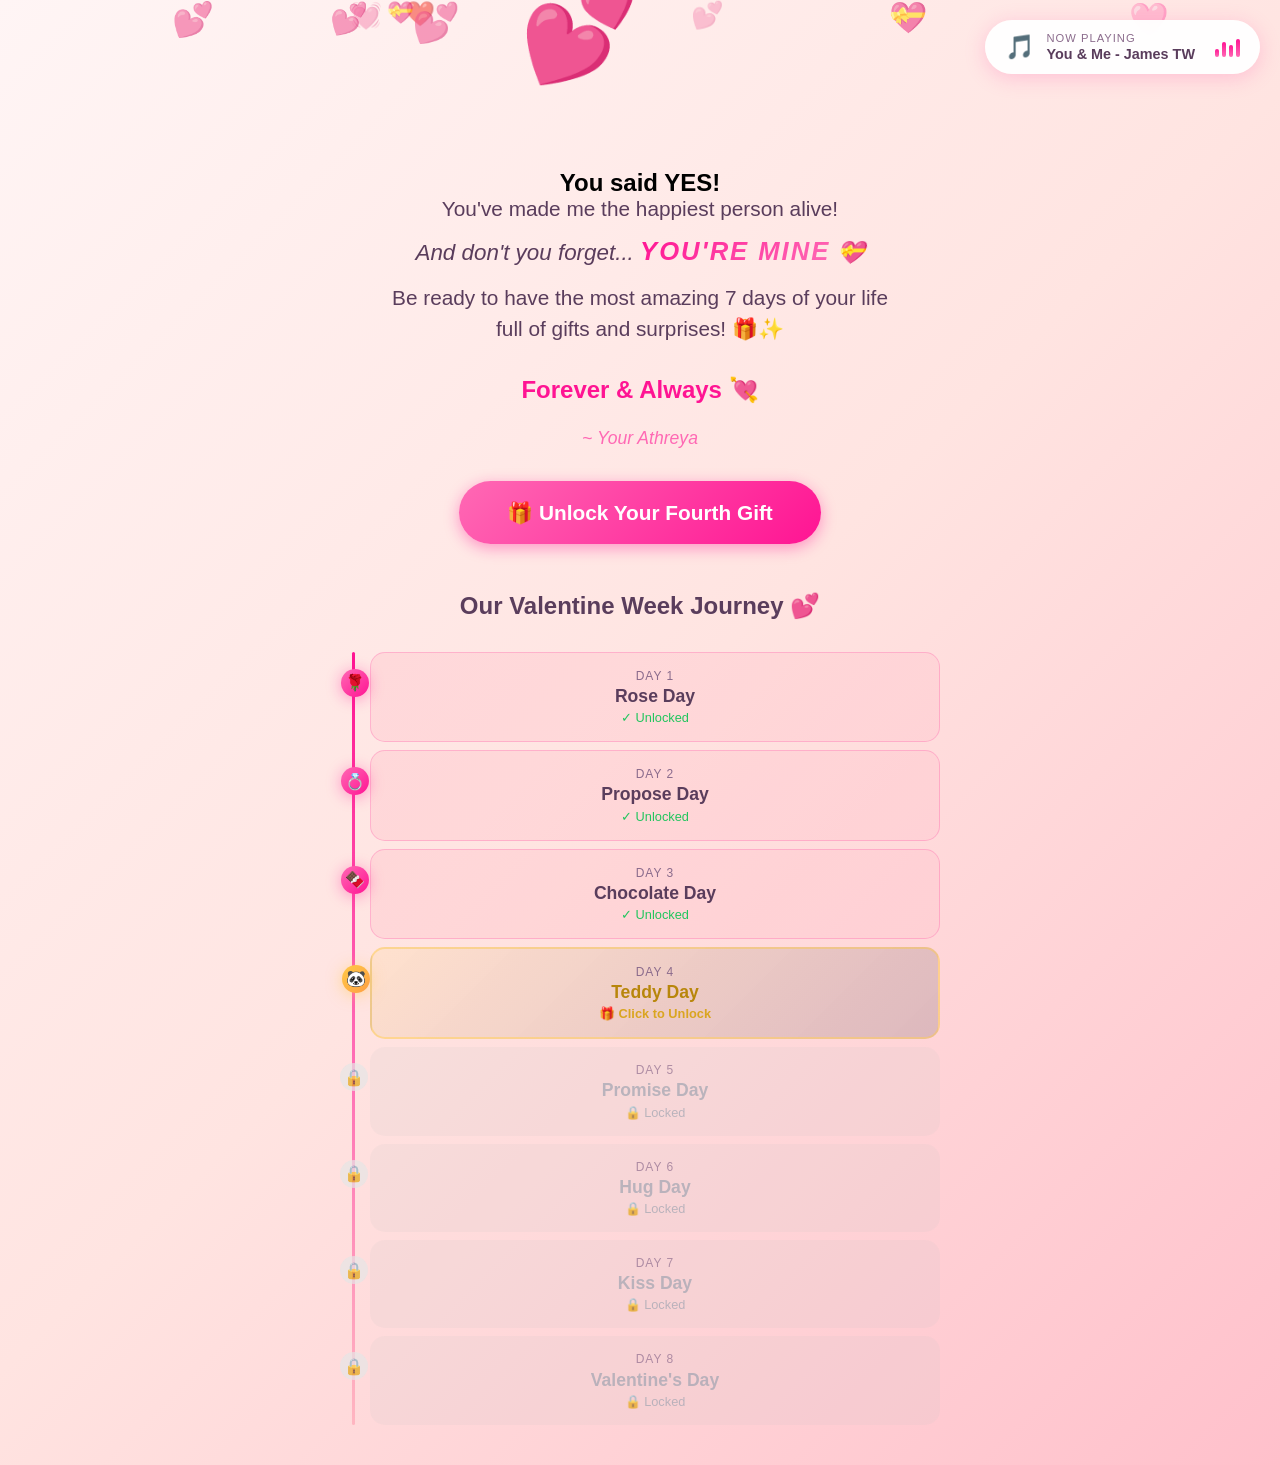
==== index.html @ 1ef3c5b7 "added teddy day" ====
<!DOCTYPE html>
<html lang="en">
  <head>
    <meta charset="UTF-8" />
    <meta name="viewport" content="width=device-width, initial-scale=1.0" />
    <title>You Said YES! 💕</title>
    <link rel="stylesheet" href="styles.css" />
  </head>
  <body>
    <!-- Floating hearts background container -->
    <div class="hearts-container" id="heartsContainer"></div>

    <!-- Music Player Widget -->
    <div class="music-player" id="musicPlayer">
      <div class="music-icon">🎵</div>
      <div class="music-info">
        <span class="music-label">Now Playing</span>
        <span class="music-title">You & Me - James TW</span>
      </div>
      <div class="music-visualizer">
        <span></span>
        <span></span>
        <span></span>
        <span></span>
      </div>
    </div>

    <!-- YouTube Audio Embed (Hidden) -->
    <div class="audio-container" id="audioContainer">
      <iframe
        id="youtubePlayer"
        width="0"
        height="0"
        src="https://www.youtube.com/embed/OTOmQmOFeVo?autoplay=1&loop=1&playlist=OTOmQmOFeVo"
        title="You & Me - James TW"
        frameborder="0"
        allow="
          accelerometer;
          autoplay;
          clipboard-write;
          encrypted-media;
          gyroscope;
          picture-in-picture;
          web-share;
        "
        allowfullscreen
      ></iframe>
    </div>

    <!-- Main content wrapper - Landing Page (Success Message) -->
    <main class="proposal-container" id="mainContainer">
      <div class="success-heart">💕</div>
      <h2>You said YES!</h2>
      <p class="success-text">You've made me the happiest person alive!</p>
      <p class="mine-text">
        And don't you forget...
        <span class="highlight">You're MINE</span>
        💝
      </p>
      <p class="surprise-text">
        Be ready to have the most amazing 7 days of your life full of gifts and
        surprises! 🎁✨
      </p>
      <p class="love-note">Forever & Always 💘</p>
      <p class="signature">~ Your Athreya</p>

      <!-- Unlock Gift Button -->
      <button class="btn btn-gift" id="unlockGiftBtn">
        🎁 Unlock Your Fourth Gift
      </button>

      <!-- Timeline Section -->
      <div class="timeline-section">
        <h3 class="timeline-title">Our Valentine Week Journey 💕</h3>
        <div class="timeline">
          <!-- Rose Day (Completed) -->
          <a href="roseday.html" class="timeline-item completed">
            <div class="timeline-marker">🌹</div>
            <div class="timeline-content">
              <span class="day-number">Day 1</span>
              <span class="day-name">Rose Day</span>
              <span class="day-status">✓ Unlocked</span>
            </div>
          </a>

          <!-- Propose Day (Completed) -->
          <a href="proposeday.html" class="timeline-item completed">
            <div class="timeline-marker">💍</div>
            <div class="timeline-content">
              <span class="day-number">Day 2</span>
              <span class="day-name">Propose Day</span>
              <span class="day-status">✓ Unlocked</span>
            </div>
          </a>

          <!-- Chocolate Day (Completed) -->
          <a href="chocolateday.html" class="timeline-item completed">
            <div class="timeline-marker">🍫</div>
            <div class="timeline-content">
              <span class="day-number">Day 3</span>
              <span class="day-name">Chocolate Day</span>
              <span class="day-status">✓ Unlocked</span>
            </div>
          </a>

          <!-- Teddy Day (Current) -->
          <a href="teddyday.html" class="timeline-item current">
            <div class="timeline-marker">🐼</div>
            <div class="timeline-content">
              <span class="day-number">Day 4</span>
              <span class="day-name">Teddy Day</span>
              <span class="day-status">🎁 Click to Unlock</span>
            </div>
          </a>

          <div class="timeline-item locked">
            <div class="timeline-marker">🔒</div>
            <div class="timeline-content">
              <span class="day-number">Day 5</span>
              <span class="day-name">Promise Day</span>
              <span class="day-status">🔒 Locked</span>
            </div>
          </div>

          <div class="timeline-item locked">
            <div class="timeline-marker">🔒</div>
            <div class="timeline-content">
              <span class="day-number">Day 6</span>
              <span class="day-name">Hug Day</span>
              <span class="day-status">🔒 Locked</span>
            </div>
          </div>

          <div class="timeline-item locked">
            <div class="timeline-marker">🔒</div>
            <div class="timeline-content">
              <span class="day-number">Day 7</span>
              <span class="day-name">Kiss Day</span>
              <span class="day-status">🔒 Locked</span>
            </div>
          </div>

          <div class="timeline-item locked">
            <div class="timeline-marker">🔒</div>
            <div class="timeline-content">
              <span class="day-number">Day 8</span>
              <span class="day-name">Valentine's Day</span>
              <span class="day-status">🔒 Locked</span>
            </div>
          </div>
        </div>
      </div>
    </main>

    <!-- Confetti container for celebration effect -->
    <div class="confetti-container" id="confettiContainer"></div>

    <script src="script.js"></script>
  </body>
</html>
---- styles.css ----
/* ============================================
   VALENTINE PROPOSAL - STYLESHEET
   Soft pastel romantic theme
   ============================================ */

/* CSS Variables for consistent theming */
:root {
    /* Pastel color palette */
    --primary-pink: #ffb6c1;
    --soft-pink: #ffc0cb;
    --light-pink: #ffe4e1;
    --rose-pink: #ff69b4;
    --deep-rose: #ff1493;
    --cream: #fff5f5;
    --white: #ffffff;
    --text-dark: #5a3d5c;
    --text-light: #8b6b8c;
    
    /* Animation timings */
    --fade-duration: 1s;
    --float-duration: 8s;
    --bounce-duration: 0.6s;
}

/* Reset and base styles */
* {
    margin: 0;
    padding: 0;
    box-sizing: border-box;
}

/* Body styling with gradient background */
body {
    font-family: 'Segoe UI', Tahoma, Geneva, Verdana, sans-serif;
    min-height: 100vh;
    background: linear-gradient(
        135deg,
        var(--cream) 0%,
        var(--light-pink) 50%,
        var(--soft-pink) 100%
    );
    overflow-x: hidden;
    position: relative;
}

/* ============================================
   MUSIC PLAYER WIDGET
   ============================================ */

/* Music player container */
.music-player {
    position: fixed;
    top: 20px;
    right: 20px;
    background: rgba(255, 255, 255, 0.95);
    padding: 12px 20px;
    border-radius: 50px;
    box-shadow: 0 4px 20px rgba(255, 105, 180, 0.3);
    display: flex;
    align-items: center;
    gap: 12px;
    z-index: 1000;
    animation: slideInRight 0.8s ease forwards;
    backdrop-filter: blur(10px);
}

/* Slide in animation */
@keyframes slideInRight {
    from {
        transform: translateX(200px);
        opacity: 0;
    }
    to {
        transform: translateX(0);
        opacity: 1;
    }
}

/* Music icon */
.music-icon {
    font-size: 1.5rem;
    animation: bounce 1s ease-in-out infinite;
}

/* Bounce animation for music icon */
@keyframes bounce {
    0%, 100% {
        transform: translateY(0);
    }
    50% {
        transform: translateY(-5px);
    }
}

/* Music info container */
.music-info {
    display: flex;
    flex-direction: column;
    gap: 2px;
}

/* "Now Playing" label */
.music-label {
    font-size: 0.7rem;
    color: var(--text-light);
    text-transform: uppercase;
    letter-spacing: 1px;
}

/* Song title */
.music-title {
    font-size: 0.9rem;
    color: var(--text-dark);
    font-weight: 600;
    white-space: nowrap;
}

/* Music visualizer bars */
.music-visualizer {
    display: flex;
    align-items: flex-end;
    gap: 3px;
    height: 20px;
    margin-left: 8px;
}

/* Visualizer bars */
.music-visualizer span {
    width: 4px;
    background: linear-gradient(to top, var(--rose-pink), var(--deep-rose));
    border-radius: 2px;
    animation: visualizer 1s ease-in-out infinite;
}

/* Staggered animation delays for visualizer bars */
.music-visualizer span:nth-child(1) {
    height: 8px;
    animation-delay: 0s;
}

.music-visualizer span:nth-child(2) {
    height: 15px;
    animation-delay: 0.2s;
}

.music-visualizer span:nth-child(3) {
    height: 12px;
    animation-delay: 0.4s;
}

.music-visualizer span:nth-child(4) {
    height: 18px;
    animation-delay: 0.1s;
}

/* Visualizer animation */
@keyframes visualizer {
    0%, 100% {
        transform: scaleY(0.5);
    }
    50% {
        transform: scaleY(1);
    }
}

/* Hidden audio container */
.audio-container {
    position: absolute;
    width: 0;
    height: 0;
    overflow: hidden;
    visibility: hidden;
}

/* Mobile responsive music player */
@media (max-width: 768px) {
    .music-player {
        top: 10px;
        right: 10px;
        padding: 10px 15px;
        gap: 8px;
    }
    
    .music-icon {
        font-size: 1.2rem;
    }
    
    .music-title {
        font-size: 0.8rem;
    }
    
    .music-label {
        font-size: 0.6rem;
    }
    
    .music-visualizer {
        display: none;
    }
}

/* ============================================
   FLOATING HEARTS BACKGROUND
   ============================================ */

/* Container for floating hearts */
.hearts-container {
    position: fixed;
    top: 0;
    left: 0;
    width: 100%;
    height: 100%;
    pointer-events: none;
    overflow: hidden;
    z-index: 0;
}

/* Individual floating heart styling */
.floating-heart {
    position: absolute;
    font-size: 1.5rem;
    opacity: 0.6;
    animation: floatUp var(--float-duration) linear infinite;
    user-select: none;
}

/* Float up animation for hearts */
@keyframes floatUp {
    0% {
        transform: translateY(100vh) rotate(0deg);
        opacity: 0;
    }
    10% {
        opacity: 0.6;
    }
    90% {
        opacity: 0.6;
    }
    100% {
        transform: translateY(-100vh) rotate(360deg);
        opacity: 0;
    }
}

/* ============================================
   MAIN PROPOSAL CONTAINER
   ============================================ */

/* Centered proposal card */
.proposal-container {
    position: relative;
    z-index: 1;
    min-height: 100vh;
    display: flex;
    flex-direction: column;
    justify-content: center;
    align-items: center;
    text-align: center;
    padding: 2rem;
}

/* Decorative top heart */
.top-heart {
    font-size: 4rem;
    margin-bottom: 1.5rem;
    animation: pulse 2s ease-in-out infinite;
}

/* Pulse animation for decorative elements */
@keyframes pulse {
    0%, 100% {
        transform: scale(1);
    }
    50% {
        transform: scale(1.1);
    }
}

/* ============================================
   TYPOGRAPHY & TEXT ANIMATIONS
   ============================================ */

/* Main question text */
.question-text {
    font-size: 3rem;
    color: var(--text-dark);
    font-weight: 700;
    line-height: 1.3;
    margin-bottom: 1rem;
    text-shadow: 2px 2px 4px rgba(255, 182, 193, 0.3);
}

/* Highlighted "Valentine" text */
.valentine-text {
    display: block;
    font-size: 4rem;
    background: linear-gradient(135deg, var(--rose-pink), var(--deep-rose));
    -webkit-background-clip: text;
    -webkit-text-fill-color: transparent;
    background-clip: text;
    margin-top: 0.5rem;
}

/* Subtitle text */
.subtitle {
    font-size: 1.3rem;
    color: var(--text-light);
    margin-bottom: 3rem;
    font-style: italic;
}

/* ============================================
   FADE-IN ANIMATIONS
   ============================================ */

/* Base fade-in class */
.fade-in {
    opacity: 0;
    transform: translateY(30px);
    animation: fadeInUp var(--fade-duration) ease forwards;
}

/* Staggered animation delays */
.fade-in.delay-1 {
    animation-delay: 0.5s;
}

.fade-in.delay-2 {
    animation-delay: 1s;
}

/* Fade in and move up animation */
@keyframes fadeInUp {
    to {
        opacity: 1;
        transform: translateY(0);
    }
}

/* ============================================
   BUTTON STYLES
   ============================================ */

/* Button container */
.button-container {
    display: flex;
    gap: 2rem;
    flex-wrap: wrap;
    justify-content: center;
}

/* Base button styling */
.btn {
    padding: 1rem 2.5rem;
    font-size: 1.2rem;
    font-weight: 600;
    border: none;
    border-radius: 50px;
    cursor: pointer;
    transition: all 0.3s ease;
    position: relative;
    overflow: hidden;
}

/* Gift button - primary action */
.btn-gift {
    background: linear-gradient(135deg, var(--rose-pink), var(--deep-rose));
    color: var(--white);
    box-shadow: 0 4px 15px rgba(255, 20, 147, 0.4);
    margin-top: 2rem;
    font-size: 1.3rem;
    padding: 1.2rem 3rem;
    animation: pulse 2s ease-in-out infinite, fadeInUp 1s ease forwards;
    animation-delay: 0s, 1.5s;
    opacity: 0;
}

/* Gift button hover effect */
.btn-gift:hover {
    transform: translateY(-3px) scale(1.05);
    box-shadow: 0 8px 25px rgba(255, 20, 147, 0.5);
}

/* Gift button click effect */
.btn-gift:active {
    transform: translateY(0) scale(1);
}

/* No button - playful secondary action */
.btn-no {
    background: var(--white);
    color: var(--text-light);
    border: 2px solid var(--primary-pink);
    position: relative;
    transition: all 0.2s ease;
}

/* No button hover - moves away playfully */
.btn-no:hover {
    background: var(--light-pink);
}

/* ============================================
   SUCCESS MESSAGE
   ============================================ */

/* Hidden by default */
.success-message {
    display: none;
    position: fixed;
    top: 0;
    left: 0;
    width: 100%;
    height: 100%;
    background: linear-gradient(135deg, var(--cream) 0%, var(--light-pink) 50%, var(--soft-pink) 100%);
    flex-direction: column;
    align-items: center;
    justify-content: center;
    text-align: center;
    z-index: 100;
    padding: 2rem;
}

/* Show success message */
.success-message.show {
    display: flex;
}

/* Pop in animation */
@keyframes popIn {
    0% {
        transform: translate(-50%, -50%) scale(0);
        opacity: 0;
    }
    80% {
        transform: translate(-50%, -50%) scale(1.1);
    }
    100% {
        transform: translate(-50%, -50%) scale(1);
        opacity: 1;
    }
}

/* Success heart animation */
.success-heart {
    font-size: 6rem;
    animation: heartbeat 1s ease-in-out infinite, popIn 0.6s ease forwards;
    margin-bottom: 1.5rem;
}

/* Success message content wrapper */
.success-message h2,
.success-message p {
    animation: fadeInUp 0.8s ease forwards;
    opacity: 0;
}

.success-message h2 {
    animation-delay: 0.3s;
}

.success-message .success-text {
    animation-delay: 0.6s;
}

.success-message .mine-text {
    animation-delay: 0.9s;
}

.success-message .love-note {
    animation-delay: 1.2s;
}

/* Surprise text styling */
.surprise-text {
    font-size: 1.3rem;
    color: var(--text-dark);
    margin-bottom: 1rem;
    max-width: 500px;
    line-height: 1.5;
    animation: fadeInUp 0.8s ease forwards;
    animation-delay: 1.5s;
    opacity: 0;
}

/* Signature styling */
.signature {
    font-size: 1.1rem;
    color: var(--rose-pink);
    font-style: italic;
    margin-top: 1.5rem;
    font-weight: 500;
    animation: fadeInUp 0.8s ease forwards;
    animation-delay: 1.8s;
    opacity: 0;
}

/* Heartbeat animation */
@keyframes heartbeat {
    0%, 100% {
        transform: scale(1);
    }
    25% {
        transform: scale(1.1);
    }
    50% {
        transform: scale(1);
    }
    75% {
        transform: scale(1.15);
    }
}

/* Success message heading */
.success-message h2 {
    font-size: 2.5rem;
    color: var(--deep-rose);
    margin-bottom: 1rem;
}

/* Success message paragraphs */
.success-message p {
    font-size: 1.2rem;
    color: var(--text-dark);
    margin-bottom: 0.5rem;
}

/* Success text styling */
.success-text {
    font-size: 1.3rem;
    color: var(--text-dark);
    margin-bottom: 1rem;
}

/* "You're MINE" text styling */
.mine-text {
    font-size: 1.4rem;
    color: var(--text-dark);
    margin-bottom: 1rem;
    font-style: italic;
}

/* Highlighted "MINE" text */
.mine-text .highlight {
    display: inline-block;
    background: linear-gradient(135deg, var(--deep-rose), var(--rose-pink));
    -webkit-background-clip: text;
    -webkit-text-fill-color: transparent;
    background-clip: text;
    font-weight: 700;
    font-size: 1.6rem;
    text-transform: uppercase;
    letter-spacing: 2px;
    animation: pulseText 1.5s ease-in-out infinite;
}

/* Pulsing animation for "MINE" text */
@keyframes pulseText {
    0%, 100% {
        transform: scale(1);
    }
    50% {
        transform: scale(1.1);
    }
}

/* Love note styling */
.love-note {
    font-size: 1.5rem !important;
    color: var(--deep-rose) !important;
    font-weight: 600;
    margin-top: 1rem;
}

/* ============================================
   CONFETTI ANIMATION
   ============================================ */

/* Confetti container */
.confetti-container {
    position: fixed;
    top: 0;
    left: 0;
    width: 100%;
    height: 100%;
    pointer-events: none;
    z-index: 50;
    overflow: hidden;
}

/* Individual confetti piece */
.confetti {
    position: absolute;
    font-size: 1.5rem;
    animation: confettiFall 3s ease-out forwards;
}

/* Confetti fall animation */
@keyframes confettiFall {
    0% {
        transform: translateY(-100px) rotate(0deg);
        opacity: 1;
    }
    100% {
        transform: translateY(100vh) rotate(720deg);
        opacity: 0;
    }
}

/* ============================================
   MOBILE RESPONSIVENESS
   ============================================ */

/* Tablet and smaller screens */
@media (max-width: 768px) {
    .question-text {
        font-size: 2.2rem;
    }
    
    .valentine-text {
        font-size: 2.8rem;
    }
    
    .subtitle {
        font-size: 1.1rem;
    }
    
    .btn {
        padding: 0.9rem 2rem;
        font-size: 1.1rem;
    }
    
    .button-container {
        gap: 1.5rem;
    }
    
    .top-heart {
        font-size: 3rem;
    }
    
    .success-message {
        padding: 2rem 1.5rem;
        margin: 0;
        width: 100%;
        border-radius: 0;
    }
    
    .success-message h2 {
        font-size: 1.8rem;
        margin-bottom: 1rem;
    }
    
    .success-message .success-heart {
        font-size: 4rem;
        margin-bottom: 1rem;
    }
    
    .success-message .success-text {
        font-size: 1.1rem;
        margin-bottom: 0.8rem;
        line-height: 1.4;
    }
    
    .success-message .mine-text {
        font-size: 1.2rem;
        margin-bottom: 0.8rem;
        line-height: 1.4;
    }
    
    .success-message .mine-text .highlight {
        font-size: 1.4rem;
    }
    
    .success-message .surprise-text {
        font-size: 1rem;
        max-width: 100%;
        padding: 0 0.5rem;
        margin-bottom: 0.8rem;
        line-height: 1.5;
    }
    
    .success-message .love-note {
        font-size: 1.2rem !important;
        margin-top: 0.8rem;
        margin-bottom: 0.5rem;
    }
    
    .success-message .signature {
        font-size: 1rem;
        margin-top: 1rem;
    }
}

/* Small mobile screens */
@media (max-width: 480px) {
    .question-text {
        font-size: 1.8rem;
    }
    
    .valentine-text {
        font-size: 2.2rem;
    }
    
    .subtitle {
        font-size: 1rem;
        margin-bottom: 2rem;
    }
    
    .btn {
        padding: 0.8rem 1.8rem;
        font-size: 1rem;
        width: 100%;
        max-width: 200px;
    }
    
    .button-container {
        flex-direction: column;
        align-items: center;
        gap: 1rem;
    }
    
    .top-heart {
        font-size: 2.5rem;
    }
    
    .proposal-container {
        padding: 1.5rem;
    }
    
    .success-message {
        padding: 1.5rem 1rem;
    }
    
    .success-message h2 {
        font-size: 1.6rem;
    }
    
    .success-message .success-heart {
        font-size: 3.5rem;
    }
    
    .success-message .success-text {
        font-size: 1rem;
    }
    
    .success-message .mine-text {
        font-size: 1.1rem;
    }
    
    .success-message .mine-text .highlight {
        font-size: 1.3rem;
    }
    
    .success-message .surprise-text {
        font-size: 0.95rem;
        line-height: 1.6;
    }
    
    .success-message .love-note {
        font-size: 1.1rem !important;
    }
    
    .success-message .signature {
        font-size: 0.95rem;
    }
}

/* Extra small screens */
@media (max-width: 320px) {
    .question-text {
        font-size: 1.5rem;
    }
    
    .valentine-text {
        font-size: 1.8rem;
    }
    
    .subtitle {
        font-size: 0.9rem;
    }
}

/* ============================================
   ACCESSIBILITY
   ============================================ */

/* Respect reduced motion preferences */
@media (prefers-reduced-motion: reduce) {
    *,
    *::before,
    *::after {
        animation-duration: 0.01ms !important;
        animation-iteration-count: 1 !important;
        transition-duration: 0.01ms !important;
    }
    
    .floating-heart {
        display: none;
    }
}

/* Focus styles for keyboard navigation */
.btn:focus-visible {
    outline: 3px solid var(--deep-rose);
    outline-offset: 3px;
}

/* ============================================
   TIMELINE SECTION STYLES
   ============================================ */

/* Timeline Section Container */
.timeline-section {
    width: 100%;
    max-width: 600px;
    margin-top: 3rem;
    animation: fadeInUp 1s ease forwards;
    animation-delay: 2s;
    opacity: 0;
}

.timeline-title {
    text-align: center;
    font-size: 1.5rem;
    color: var(--text-dark);
    margin-bottom: 2rem;
    font-weight: 600;
}

/* Timeline Container */
.timeline {
    position: relative;
    padding-left: 30px;
}

/* Timeline vertical line */
.timeline::before {
    content: '';
    position: absolute;
    left: 12px;
    top: 0;
    bottom: 0;
    width: 3px;
    background: linear-gradient(to bottom, var(--deep-rose), var(--rose-pink), var(--primary-pink));
    border-radius: 3px;
}

/* Timeline Item */
.timeline-item {
    position: relative;
    display: flex;
    align-items: flex-start;
    gap: 1rem;
    padding: 1rem;
    margin-bottom: 0.5rem;
    background: rgba(255, 255, 255, 0.8);
    border-radius: 15px;
    text-decoration: none;
    transition: all 0.3s ease;
    backdrop-filter: blur(10px);
}

/* Timeline Marker */
.timeline-marker {
    position: absolute;
    left: -30px;
    width: 28px;
    height: 28px;
    background: var(--white);
    border-radius: 50%;
    display: flex;
    align-items: center;
    justify-content: center;
    font-size: 1rem;
    box-shadow: 0 2px 10px rgba(255, 20, 147, 0.3);
    z-index: 1;
}

/* Timeline Content */
.timeline-content {
    display: flex;
    flex-direction: column;
    gap: 0.2rem;
    flex: 1;
}

.day-number {
    font-size: 0.75rem;
    color: var(--text-light);
    font-weight: 500;
    text-transform: uppercase;
    letter-spacing: 1px;
}

.day-name {
    font-size: 1.1rem;
    color: var(--text-dark);
    font-weight: 600;
}

.day-status {
    font-size: 0.8rem;
    color: var(--rose-pink);
    font-weight: 500;
}

/* Completed Timeline Item */
.timeline-item.completed {
    background: linear-gradient(135deg, rgba(255, 182, 193, 0.3), rgba(255, 192, 203, 0.3));
    border: 1px solid rgba(255, 20, 147, 0.2);
}

.timeline-item.completed:hover {
    transform: translateX(5px);
    box-shadow: 0 4px 15px rgba(255, 20, 147, 0.2);
    background: linear-gradient(135deg, rgba(255, 182, 193, 0.5), rgba(255, 192, 203, 0.5));
}

.timeline-item.completed .timeline-marker {
    background: linear-gradient(135deg, var(--rose-pink), var(--deep-rose));
    box-shadow: 0 2px 15px rgba(255, 20, 147, 0.4);
}

.timeline-item.completed .day-status {
    color: #22c55e;
}

/* Current Timeline Item - Teddy Day Theme */
.timeline-item.current {
    background: linear-gradient(135deg, rgba(255, 201, 71, 0.12), rgba(26, 26, 46, 0.15));
    border: 2px solid rgba(255, 201, 71, 0.45);
    animation: pulseGlow 2s ease-in-out infinite;
}

@keyframes pulseGlow {
    0%, 100% {
        box-shadow: 0 0 10px rgba(255, 201, 71, 0.15);
    }
    50% {
        box-shadow: 0 0 25px rgba(255, 201, 71, 0.35);
    }
}

.timeline-item.current:hover {
    transform: translateX(8px) scale(1.02);
    box-shadow: 0 6px 25px rgba(255, 201, 71, 0.25);
}

.timeline-item.current .timeline-marker {
    background: linear-gradient(135deg, #ffc947, #ff9f43);
    box-shadow: 0 2px 15px rgba(255, 201, 71, 0.5);
    animation: markerPulse 1.5s ease-in-out infinite;
}

@keyframes markerPulse {
    0%, 100% {
        transform: scale(1);
    }
    50% {
        transform: scale(1.1);
    }
}

.timeline-item.current .day-name {
    color: #b8860b;
}

.timeline-item.current .day-status {
    color: #daa520;
    font-weight: 600;
}

/* Locked Timeline Item */
.timeline-item.locked {
    background: rgba(200, 200, 200, 0.2);
    cursor: not-allowed;
    opacity: 0.7;
}

.timeline-item.locked .timeline-marker {
    background: #e5e5e5;
    box-shadow: none;
}

.timeline-item.locked .day-name {
    color: #9ca3af;
}

.timeline-item.locked .day-status {
    color: #9ca3af;
}

/* Timeline Responsive */
@media (max-width: 768px) {
    .timeline-section {
        margin-top: 2rem;
    }
    
    .timeline-title {
        font-size: 1.3rem;
    }
    
    .timeline {
        padding-left: 25px;
    }
    
    .timeline-marker {
        left: -25px;
        width: 24px;
        height: 24px;
        font-size: 0.9rem;
    }
    
    .timeline-item {
        padding: 0.8rem;
    }
    
    .day-name {
        font-size: 1rem;
    }
}

@media (max-width: 480px) {
    .timeline-title {
        font-size: 1.1rem;
    }
    
    .day-number {
        font-size: 0.7rem;
    }
    
    .day-name {
        font-size: 0.95rem;
    }
    
    .day-status {
        font-size: 0.75rem;
    }
}
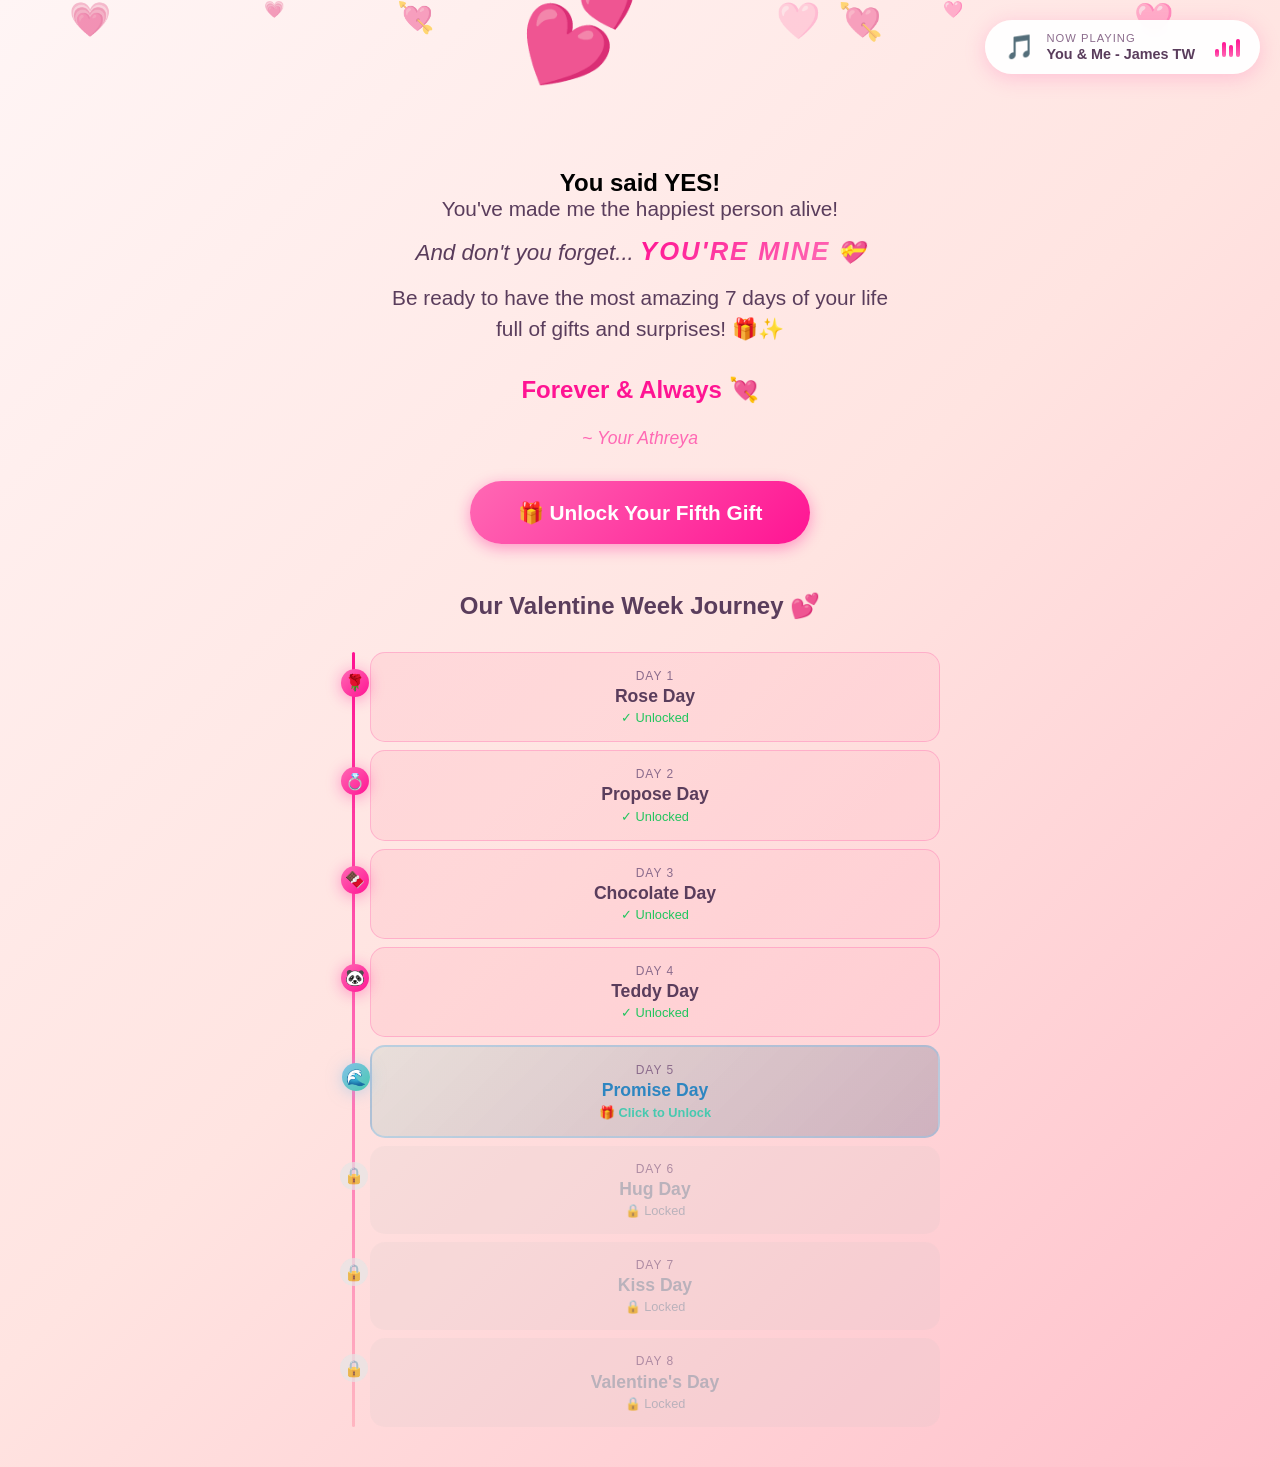
==== commit 5a343d91: "feat: add Promise Day page and update timeline progression Add Promise Day (Day 5) with ocean-themed" ====
--- a/index.html
+++ b/index.html
@@ -66,7 +66,7 @@
 
       <!-- Unlock Gift Button -->
       <button class="btn btn-gift" id="unlockGiftBtn">
-        🎁 Unlock Your Fourth Gift
+        🎁 Unlock Your Fifth Gift
       </button>
 
       <!-- Timeline Section -->
@@ -103,24 +103,25 @@
             </div>
           </a>
 
-          <!-- Teddy Day (Current) -->
-          <a href="teddyday.html" class="timeline-item current">
+          <!-- Teddy Day (Completed) -->
+          <a href="teddyday.html" class="timeline-item completed">
             <div class="timeline-marker">🐼</div>
             <div class="timeline-content">
               <span class="day-number">Day 4</span>
               <span class="day-name">Teddy Day</span>
+              <span class="day-status">✓ Unlocked</span>
+            </div>
+          </a>
+
+          <!-- Promise Day (Current) -->
+          <a href="promiseday.html" class="timeline-item current">
+            <div class="timeline-marker">🌊</div>
+            <div class="timeline-content">
+              <span class="day-number">Day 5</span>
+              <span class="day-name">Promise Day</span>
               <span class="day-status">🎁 Click to Unlock</span>
             </div>
           </a>
-
-          <div class="timeline-item locked">
-            <div class="timeline-marker">🔒</div>
-            <div class="timeline-content">
-              <span class="day-number">Day 5</span>
-              <span class="day-name">Promise Day</span>
-              <span class="day-status">🔒 Locked</span>
-            </div>
-          </div>
 
           <div class="timeline-item locked">
             <div class="timeline-marker">🔒</div>
--- a/styles.css
+++ b/styles.css
@@ -924,30 +924,30 @@
     color: #22c55e;
 }
 
-/* Current Timeline Item - Teddy Day Theme */
+/* Current Timeline Item - Promise Day Ocean Theme */
 .timeline-item.current {
-    background: linear-gradient(135deg, rgba(255, 201, 71, 0.12), rgba(26, 26, 46, 0.15));
-    border: 2px solid rgba(255, 201, 71, 0.45);
+    background: linear-gradient(135deg, rgba(72, 201, 176, 0.12), rgba(15, 52, 96, 0.2));
+    border: 2px solid rgba(133, 193, 233, 0.45);
     animation: pulseGlow 2s ease-in-out infinite;
 }
 
 @keyframes pulseGlow {
     0%, 100% {
-        box-shadow: 0 0 10px rgba(255, 201, 71, 0.15);
+        box-shadow: 0 0 10px rgba(133, 193, 233, 0.15);
     }
     50% {
-        box-shadow: 0 0 25px rgba(255, 201, 71, 0.35);
+        box-shadow: 0 0 25px rgba(133, 193, 233, 0.4);
     }
 }
 
 .timeline-item.current:hover {
     transform: translateX(8px) scale(1.02);
-    box-shadow: 0 6px 25px rgba(255, 201, 71, 0.25);
+    box-shadow: 0 6px 25px rgba(133, 193, 233, 0.3);
 }
 
 .timeline-item.current .timeline-marker {
-    background: linear-gradient(135deg, #ffc947, #ff9f43);
-    box-shadow: 0 2px 15px rgba(255, 201, 71, 0.5);
+    background: linear-gradient(135deg, #85c1e9, #48c9b0);
+    box-shadow: 0 2px 15px rgba(133, 193, 233, 0.5);
     animation: markerPulse 1.5s ease-in-out infinite;
 }
 
@@ -961,11 +961,11 @@
 }
 
 .timeline-item.current .day-name {
-    color: #b8860b;
+    color: #2e86c1;
 }
 
 .timeline-item.current .day-status {
-    color: #daa520;
+    color: #48c9b0;
     font-weight: 600;
 }
 
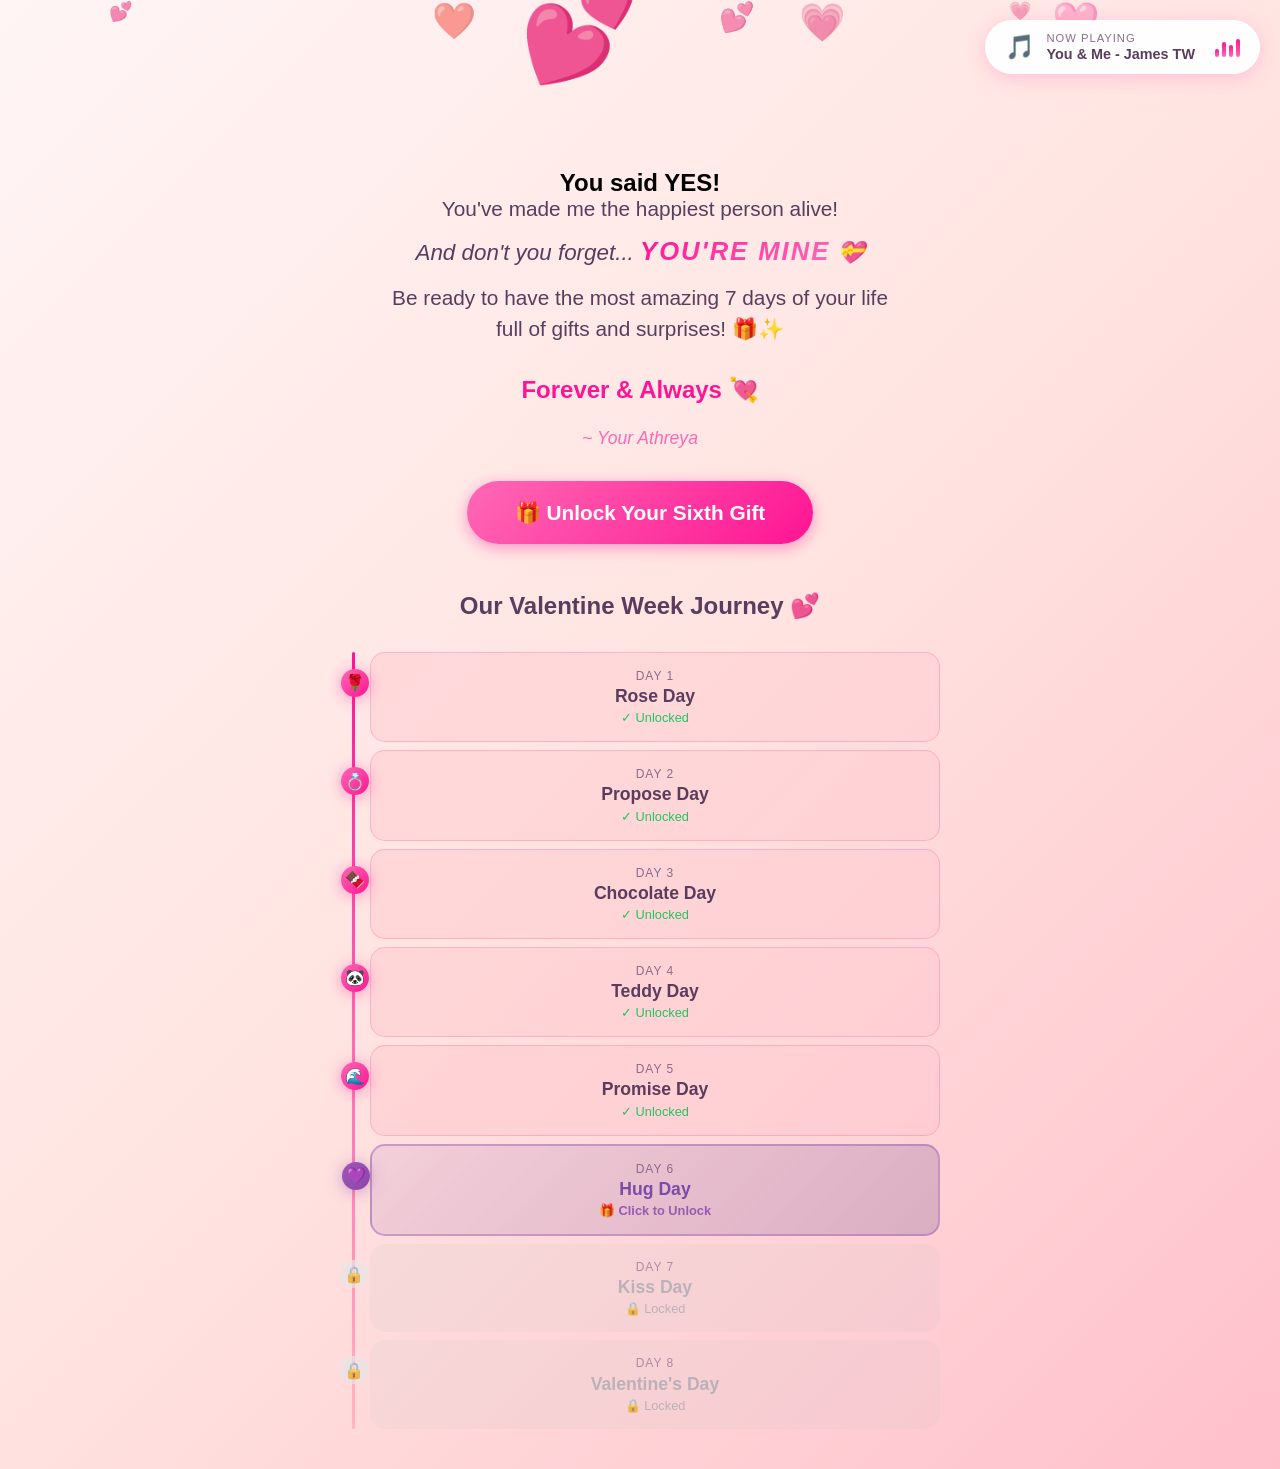
==== commit 0838db4a: "feat: Add Hug Day as the sixth gift, including new page, styles, and updated navigation." ====
--- a/index.html
+++ b/index.html
@@ -66,7 +66,7 @@
 
       <!-- Unlock Gift Button -->
       <button class="btn btn-gift" id="unlockGiftBtn">
-        🎁 Unlock Your Fifth Gift
+        🎁 Unlock Your Sixth Gift
       </button>
 
       <!-- Timeline Section -->
@@ -113,24 +113,25 @@
             </div>
           </a>
 
-          <!-- Promise Day (Current) -->
-          <a href="promiseday.html" class="timeline-item current">
+          <!-- Promise Day (Completed) -->
+          <a href="promiseday.html" class="timeline-item completed">
             <div class="timeline-marker">🌊</div>
             <div class="timeline-content">
               <span class="day-number">Day 5</span>
               <span class="day-name">Promise Day</span>
+              <span class="day-status">✓ Unlocked</span>
+            </div>
+          </a>
+
+          <!-- Hug Day (Current) -->
+          <a href="hugday.html" class="timeline-item current">
+            <div class="timeline-marker">💜</div>
+            <div class="timeline-content">
+              <span class="day-number">Day 6</span>
+              <span class="day-name">Hug Day</span>
               <span class="day-status">🎁 Click to Unlock</span>
             </div>
           </a>
-
-          <div class="timeline-item locked">
-            <div class="timeline-marker">🔒</div>
-            <div class="timeline-content">
-              <span class="day-number">Day 6</span>
-              <span class="day-name">Hug Day</span>
-              <span class="day-status">🔒 Locked</span>
-            </div>
-          </div>
 
           <div class="timeline-item locked">
             <div class="timeline-marker">🔒</div>
--- a/styles.css
+++ b/styles.css
@@ -924,30 +924,30 @@
     color: #22c55e;
 }
 
-/* Current Timeline Item - Promise Day Ocean Theme */
+/* Current Timeline Item - Hug Day Prism/Purple Theme */
 .timeline-item.current {
-    background: linear-gradient(135deg, rgba(72, 201, 176, 0.12), rgba(15, 52, 96, 0.2));
-    border: 2px solid rgba(133, 193, 233, 0.45);
+    background: linear-gradient(135deg, rgba(155, 89, 182, 0.12), rgba(74, 44, 122, 0.2));
+    border: 2px solid rgba(155, 89, 182, 0.45);
     animation: pulseGlow 2s ease-in-out infinite;
 }
 
 @keyframes pulseGlow {
     0%, 100% {
-        box-shadow: 0 0 10px rgba(133, 193, 233, 0.15);
+        box-shadow: 0 0 10px rgba(155, 89, 182, 0.15);
     }
     50% {
-        box-shadow: 0 0 25px rgba(133, 193, 233, 0.4);
+        box-shadow: 0 0 25px rgba(155, 89, 182, 0.4);
     }
 }
 
 .timeline-item.current:hover {
     transform: translateX(8px) scale(1.02);
-    box-shadow: 0 6px 25px rgba(133, 193, 233, 0.3);
+    box-shadow: 0 6px 25px rgba(155, 89, 182, 0.3);
 }
 
 .timeline-item.current .timeline-marker {
-    background: linear-gradient(135deg, #85c1e9, #48c9b0);
-    box-shadow: 0 2px 15px rgba(133, 193, 233, 0.5);
+    background: linear-gradient(135deg, #9b59b6, #8e44ad);
+    box-shadow: 0 2px 15px rgba(155, 89, 182, 0.5);
     animation: markerPulse 1.5s ease-in-out infinite;
 }
 
@@ -961,11 +961,11 @@
 }
 
 .timeline-item.current .day-name {
-    color: #2e86c1;
+    color: #7b4ba8;
 }
 
 .timeline-item.current .day-status {
-    color: #48c9b0;
+    color: #9b59b6;
     font-weight: 600;
 }
 
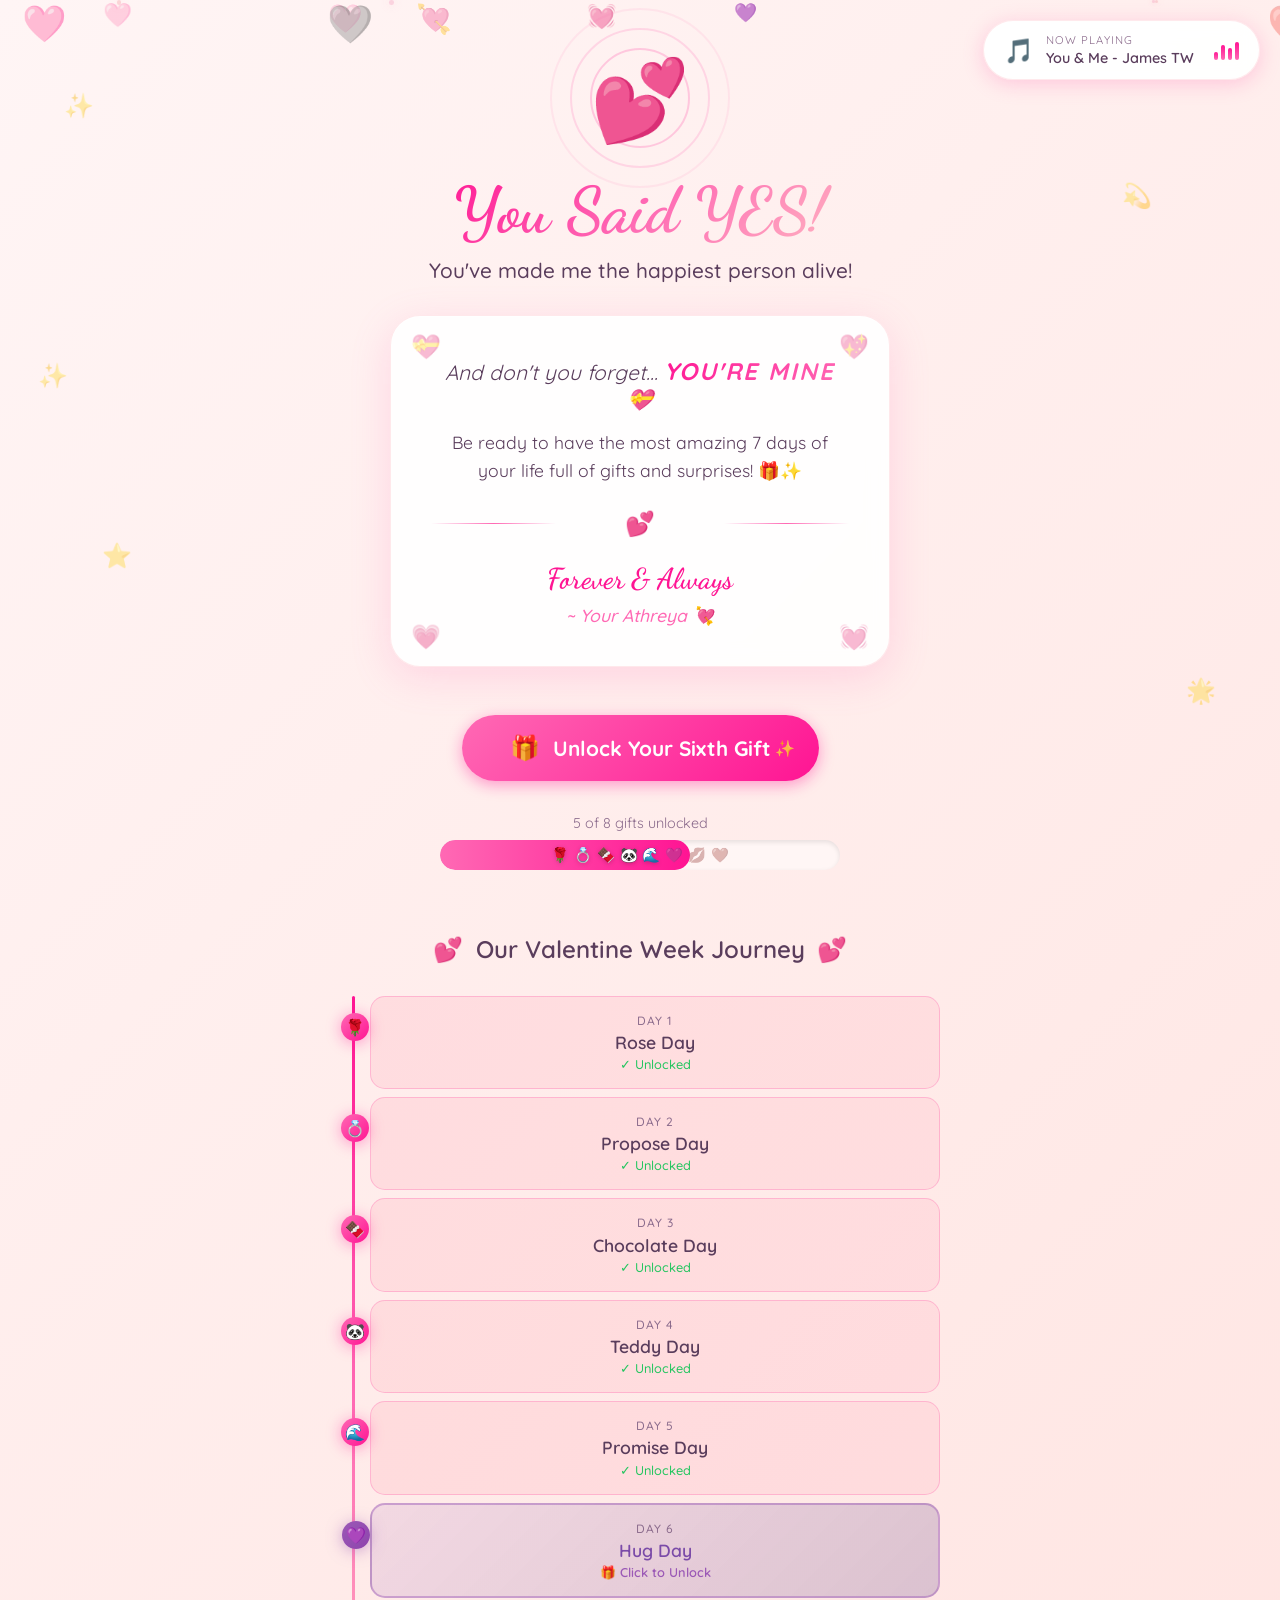
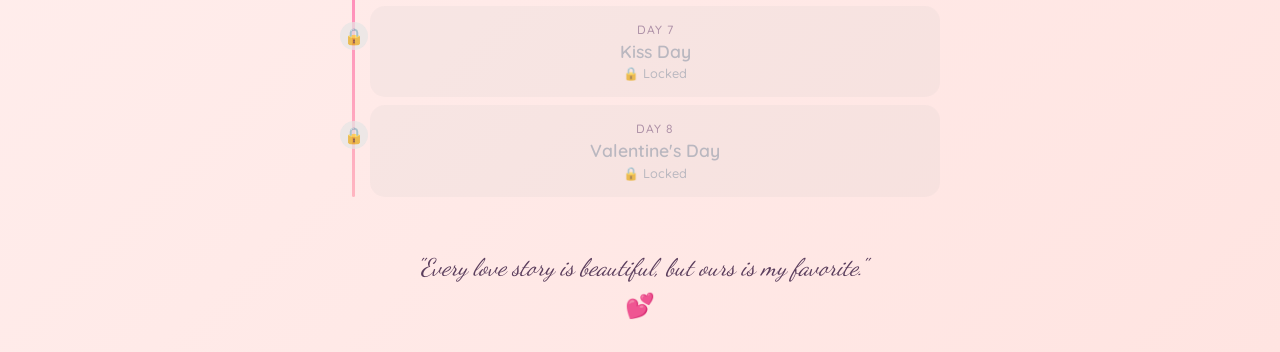
==== commit 0f138321: "feat: Introduce animated backgrounds, floating decorations, and a redesigned hero section with new c" ====
--- a/index.html
+++ b/index.html
@@ -5,10 +5,26 @@
     <meta name="viewport" content="width=device-width, initial-scale=1.0" />
     <title>You Said YES! 💕</title>
     <link rel="stylesheet" href="styles.css" />
+    <link
+      href="https://fonts.googleapis.com/css2?family=Dancing+Script:wght@400;500;600;700&family=Quicksand:wght@300;400;500;600;700&display=swap"
+      rel="stylesheet"
+    />
   </head>
   <body>
+    <!-- Animated background particles -->
+    <div class="bg-particles" id="bgParticles"></div>
+
     <!-- Floating hearts background container -->
     <div class="hearts-container" id="heartsContainer"></div>
+
+    <!-- Decorative floating elements -->
+    <div class="floating-decorations">
+      <div class="decoration deco-1">✨</div>
+      <div class="decoration deco-2">💫</div>
+      <div class="decoration deco-3">⭐</div>
+      <div class="decoration deco-4">🌟</div>
+      <div class="decoration deco-5">✨</div>
+    </div>
 
     <!-- Music Player Widget -->
     <div class="music-player" id="musicPlayer">
@@ -49,29 +65,72 @@
 
     <!-- Main content wrapper - Landing Page (Success Message) -->
     <main class="proposal-container" id="mainContainer">
-      <div class="success-heart">💕</div>
-      <h2>You said YES!</h2>
-      <p class="success-text">You've made me the happiest person alive!</p>
-      <p class="mine-text">
-        And don't you forget...
-        <span class="highlight">You're MINE</span>
-        💝
-      </p>
-      <p class="surprise-text">
-        Be ready to have the most amazing 7 days of your life full of gifts and
-        surprises! 🎁✨
-      </p>
-      <p class="love-note">Forever & Always 💘</p>
-      <p class="signature">~ Your Athreya</p>
+      <!-- Hero Section -->
+      <div class="hero-section">
+        <div class="heart-container">
+          <div class="heart-ring ring-1"></div>
+          <div class="heart-ring ring-2"></div>
+          <div class="heart-ring ring-3"></div>
+          <div class="success-heart">💕</div>
+        </div>
+        <h1 class="hero-title">You Said YES!</h1>
+        <p class="hero-subtitle">You've made me the happiest person alive!</p>
+      </div>
+
+      <!-- Love Message Card -->
+      <div class="love-message-card">
+        <div class="card-decoration top-left">💝</div>
+        <div class="card-decoration top-right">💖</div>
+        <p class="mine-text">
+          And don't you forget...
+          <span class="highlight">You're MINE</span>
+          💝
+        </p>
+        <p class="surprise-text">
+          Be ready to have the most amazing 7 days of your life full of gifts
+          and surprises! 🎁✨
+        </p>
+        <div class="love-divider">
+          <span>💕</span>
+        </div>
+        <p class="love-note">Forever & Always</p>
+        <p class="signature">~ Your Athreya 💘</p>
+        <div class="card-decoration bottom-left">💗</div>
+        <div class="card-decoration bottom-right">💓</div>
+      </div>
 
       <!-- Unlock Gift Button -->
       <button class="btn btn-gift" id="unlockGiftBtn">
-        🎁 Unlock Your Sixth Gift
+        <span class="btn-icon">🎁</span>
+        <span class="btn-text">Unlock Your Sixth Gift</span>
+        <span class="btn-sparkle">✨</span>
       </button>
+
+      <!-- Progress Indicator -->
+      <div class="progress-section">
+        <p class="progress-text">5 of 8 gifts unlocked</p>
+        <div class="progress-bar">
+          <div class="progress-fill" style="width: 62.5%"></div>
+          <div class="progress-hearts">
+            <span>🌹</span>
+            <span>💍</span>
+            <span>🍫</span>
+            <span>🐼</span>
+            <span>🌊</span>
+            <span class="locked">💜</span>
+            <span class="locked">💋</span>
+            <span class="locked">❤️</span>
+          </div>
+        </div>
+      </div>
 
       <!-- Timeline Section -->
       <div class="timeline-section">
-        <h3 class="timeline-title">Our Valentine Week Journey 💕</h3>
+        <h3 class="timeline-title">
+          <span class="title-icon">💕</span>
+          Our Valentine Week Journey
+          <span class="title-icon">💕</span>
+        </h3>
         <div class="timeline">
           <!-- Rose Day (Completed) -->
           <a href="roseday.html" class="timeline-item completed">
@@ -152,6 +211,12 @@
           </div>
         </div>
       </div>
+
+      <!-- Footer Quote -->
+      <div class="footer-quote">
+        <p>"Every love story is beautiful, but ours is my favorite."</p>
+        <span class="quote-heart">💕</span>
+      </div>
     </main>
 
     <!-- Confetti container for celebration effect -->
--- a/styles.css
+++ b/styles.css
@@ -1,6 +1,6 @@
 /* ============================================
    VALENTINE PROPOSAL - STYLESHEET
-   Soft pastel romantic theme
+   Enhanced romantic theme with animations
    ============================================ */
 
 /* CSS Variables for consistent theming */
@@ -15,6 +15,8 @@
     --white: #ffffff;
     --text-dark: #5a3d5c;
     --text-light: #8b6b8c;
+    --gold: #ffd700;
+    --purple: #9b59b6;
     
     /* Animation timings */
     --fade-duration: 1s;
@@ -31,16 +33,93 @@
 
 /* Body styling with gradient background */
 body {
-    font-family: 'Segoe UI', Tahoma, Geneva, Verdana, sans-serif;
+    font-family: 'Quicksand', 'Segoe UI', Tahoma, Geneva, Verdana, sans-serif;
     min-height: 100vh;
     background: linear-gradient(
         135deg,
-        var(--cream) 0%,
-        var(--light-pink) 50%,
-        var(--soft-pink) 100%
+        #fff5f5 0%,
+        #ffe4e1 25%,
+        #ffc0cb 50%,
+        #ffb6c1 75%,
+        #fff0f5 100%
     );
+    background-size: 400% 400%;
+    animation: gradientFlow 15s ease infinite;
     overflow-x: hidden;
     position: relative;
+}
+
+@keyframes gradientFlow {
+    0%, 100% { background-position: 0% 50%; }
+    50% { background-position: 100% 50%; }
+}
+
+/* ============================================
+   ANIMATED BACKGROUND PARTICLES
+   ============================================ */
+
+.bg-particles {
+    position: fixed;
+    top: 0;
+    left: 0;
+    width: 100%;
+    height: 100%;
+    pointer-events: none;
+    z-index: 0;
+    overflow: hidden;
+}
+
+.particle {
+    position: absolute;
+    border-radius: 50%;
+    pointer-events: none;
+    animation: particleFloat 20s linear infinite;
+}
+
+@keyframes particleFloat {
+    0% {
+        transform: translateY(100vh) rotate(0deg);
+        opacity: 0;
+    }
+    10% { opacity: 0.6; }
+    90% { opacity: 0.6; }
+    100% {
+        transform: translateY(-100vh) rotate(360deg);
+        opacity: 0;
+    }
+}
+
+/* ============================================
+   FLOATING DECORATIONS
+   ============================================ */
+
+.floating-decorations {
+    position: fixed;
+    top: 0;
+    left: 0;
+    width: 100%;
+    height: 100%;
+    pointer-events: none;
+    z-index: 1;
+    overflow: hidden;
+}
+
+.decoration {
+    position: absolute;
+    font-size: 1.5rem;
+    opacity: 0.4;
+    animation: decoFloat 10s ease-in-out infinite;
+}
+
+.deco-1 { top: 10%; left: 5%; animation-delay: 0s; }
+.deco-2 { top: 20%; right: 10%; animation-delay: 2s; }
+.deco-3 { top: 60%; left: 8%; animation-delay: 4s; }
+.deco-4 { top: 75%; right: 5%; animation-delay: 6s; }
+.deco-5 { top: 40%; left: 3%; animation-delay: 8s; }
+
+@keyframes decoFloat {
+    0%, 100% { transform: translateY(0) rotate(0deg); opacity: 0.3; }
+    50% { transform: translateY(-20px) rotate(10deg); opacity: 0.6; }
 }
 
 /* ============================================
@@ -62,6 +141,7 @@
     z-index: 1000;
     animation: slideInRight 0.8s ease forwards;
     backdrop-filter: blur(10px);
+    border: 1px solid rgba(255, 182, 193, 0.3);
 }
 
 /* Slide in animation */
@@ -177,24 +257,47 @@
     .music-player {
         top: 10px;
         right: 10px;
-        padding: 10px 15px;
+        padding: 8px 12px;
         gap: 8px;
+        max-width: 200px;
     }
     
     .music-icon {
-        font-size: 1.2rem;
+        font-size: 1.1rem;
     }
     
     .music-title {
-        font-size: 0.8rem;
+        font-size: 0.75rem;
     }
     
     .music-label {
-        font-size: 0.6rem;
+        font-size: 0.55rem;
     }
     
     .music-visualizer {
         display: none;
+    }
+}
+
+@media (max-width: 480px) {
+    .music-player {
+        top: 8px;
+        right: 8px;
+        padding: 6px 10px;
+        gap: 6px;
+        max-width: 160px;
+    }
+    
+    .music-icon {
+        font-size: 1rem;
+    }
+    
+    .music-title {
+        font-size: 0.7rem;
+    }
+    
+    .music-label {
+        font-size: 0.5rem;
     }
 }
 
@@ -256,88 +359,272 @@
     align-items: center;
     text-align: center;
     padding: 2rem;
-}
-
-/* Decorative top heart */
-.top-heart {
+    padding-top: 3rem;
+}
+
+/* ============================================
+   HERO SECTION
+   ============================================ */
+
+.hero-section {
+    text-align: center;
+    margin-bottom: 2rem;
+    animation: fadeInDown 1s ease forwards;
+    animation-delay: 0.2s;
+    opacity: 0;
+}
+
+.heart-container {
+    position: relative;
+    display: inline-block;
+    margin-bottom: 1.5rem;
+}
+
+.heart-ring {
+    position: absolute;
+    top: 50%;
+    left: 50%;
+    transform: translate(-50%, -50%);
+    border-radius: 50%;
+    border: 2px solid rgba(255, 105, 180, 0.3);
+    animation: ringPulse 2s ease-in-out infinite;
+    opacity: 0;
+    animation: ringAppear 0.8s ease forwards, ringPulse 2s ease-in-out infinite;
+}
+
+.ring-1 {
+    width: 100px;
+    height: 100px;
+    animation-delay: 0.4s, 0.4s;
+}
+
+.ring-2 {
+    width: 140px;
+    height: 140px;
+    animation-delay: 0.6s, 0.6s;
+    border-color: rgba(255, 105, 180, 0.2);
+}
+
+.ring-3 {
+    width: 180px;
+    height: 180px;
+    animation-delay: 0.8s, 0.8s;
+    border-color: rgba(255, 105, 180, 0.1);
+}
+
+@keyframes ringAppear {
+    0% { transform: translate(-50%, -50%) scale(0.5); opacity: 0; }
+    100% { transform: translate(-50%, -50%) scale(1); opacity: 1; }
+}
+
+@keyframes ringPulse {
+    0%, 100% { transform: translate(-50%, -50%) scale(1); opacity: 0.5; }
+    50% { transform: translate(-50%, -50%) scale(1.1); opacity: 1; }
+}
+
+.success-heart {
+    font-size: 5rem;
+    animation: heartAppear 0.6s ease forwards, heartbeat 1s ease-in-out infinite;
+    animation-delay: 0.3s, 0.9s;
+    position: relative;
+    z-index: 1;
+    opacity: 0;
+}
+
+@keyframes heartAppear {
+    0% { transform: scale(0); opacity: 0; }
+    50% { transform: scale(1.2); }
+    100% { transform: scale(1); opacity: 1; }
+}
+
+@keyframes heartbeat {
+    0%, 100% { transform: scale(1); }
+    25% { transform: scale(1.1); }
+    50% { transform: scale(1); }
+    75% { transform: scale(1.15); }
+}
+
+.hero-title {
+    font-family: 'Dancing Script', cursive;
     font-size: 4rem;
-    margin-bottom: 1.5rem;
-    animation: pulse 2s ease-in-out infinite;
-}
-
-/* Pulse animation for decorative elements */
-@keyframes pulse {
-    0%, 100% {
-        transform: scale(1);
-    }
-    50% {
-        transform: scale(1.1);
-    }
-}
-
-/* ============================================
-   TYPOGRAPHY & TEXT ANIMATIONS
-   ============================================ */
-
-/* Main question text */
-.question-text {
-    font-size: 3rem;
-    color: var(--text-dark);
-    font-weight: 700;
-    line-height: 1.3;
-    margin-bottom: 1rem;
-    text-shadow: 2px 2px 4px rgba(255, 182, 193, 0.3);
-}
-
-/* Highlighted "Valentine" text */
-.valentine-text {
-    display: block;
-    font-size: 4rem;
-    background: linear-gradient(135deg, var(--rose-pink), var(--deep-rose));
+    background: linear-gradient(135deg, var(--deep-rose), var(--rose-pink), var(--primary-pink));
     -webkit-background-clip: text;
     -webkit-text-fill-color: transparent;
     background-clip: text;
-    margin-top: 0.5rem;
-}
-
-/* Subtitle text */
-.subtitle {
+    margin-bottom: 0.5rem;
+    opacity: 0;
+    animation: titleAppear 0.8s ease forwards, titleGlow 3s ease-in-out infinite;
+    animation-delay: 0.6s, 0.6s;
+}
+
+@keyframes titleAppear {
+    0% { transform: translateY(20px); opacity: 0; }
+    100% { transform: translateY(0); opacity: 1; }
+}
+
+@keyframes titleGlow {
+    0%, 100% { filter: drop-shadow(0 0 10px rgba(255, 20, 147, 0.3)); }
+    50% { filter: drop-shadow(0 0 20px rgba(255, 105, 180, 0.5)); }
+}
+
+.hero-subtitle {
     font-size: 1.3rem;
-    color: var(--text-light);
-    margin-bottom: 3rem;
+    color: var(--text-dark);
+    font-weight: 500;
+    opacity: 0;
+    animation: fadeInUp 0.8s ease forwards;
+    animation-delay: 0.9s;
+}
+
+@keyframes fadeInDown {
+    from { opacity: 0; transform: translateY(-30px); }
+    to { opacity: 1; transform: translateY(0); }
+}
+
+/* ============================================
+   LOVE MESSAGE CARD
+   ============================================ */
+
+.love-message-card {
+    background: rgba(255, 255, 255, 0.9);
+    border-radius: 30px;
+    padding: 2.5rem;
+    max-width: 500px;
+    margin-bottom: 2rem;
+    box-shadow: 
+        0 10px 40px rgba(255, 105, 180, 0.2),
+        inset 0 1px 0 rgba(255, 255, 255, 0.8);
+    position: relative;
+    animation: cardAppear 0.8s ease forwards;
+    animation-delay: 1.2s;
+    opacity: 0;
+    backdrop-filter: blur(10px);
+    border: 1px solid rgba(255, 182, 193, 0.3);
+}
+
+@keyframes cardAppear {
+    0% { transform: translateY(30px) scale(0.95); opacity: 0; }
+    100% { transform: translateY(0) scale(1); opacity: 1; }
+}
+
+.card-decoration {
+    position: absolute;
+    font-size: 1.5rem;
+    opacity: 0;
+    animation: decorationAppear 0.5s ease forwards, decorationPulse 2s ease-in-out infinite;
+}
+
+.top-left { top: 15px; left: 20px; animation-delay: 1.5s, 1.5s; }
+.top-right { top: 15px; right: 20px; animation-delay: 1.7s, 1.7s; }
+.bottom-left { bottom: 15px; left: 20px; animation-delay: 1.9s, 1.9s; }
+.bottom-right { bottom: 15px; right: 20px; animation-delay: 2.1s, 2.1s; }
+
+@keyframes decorationAppear {
+    0% { transform: scale(0); opacity: 0; }
+    100% { transform: scale(1); opacity: 0.4; }
+}
+
+@keyframes decorationPulse {
+    0%, 100% { transform: scale(1); opacity: 0.4; }
+    50% { transform: scale(1.2); opacity: 0.7; }
+}
+
+.mine-text {
+    font-size: 1.3rem;
+    color: var(--text-dark);
+    margin-bottom: 1rem;
     font-style: italic;
-}
-
-/* ============================================
-   FADE-IN ANIMATIONS
-   ============================================ */
-
-/* Base fade-in class */
-.fade-in {
-    opacity: 0;
-    transform: translateY(30px);
-    animation: fadeInUp var(--fade-duration) ease forwards;
-}
-
-/* Staggered animation delays */
-.fade-in.delay-1 {
-    animation-delay: 0.5s;
-}
-
-.fade-in.delay-2 {
-    animation-delay: 1s;
-}
-
-/* Fade in and move up animation */
-@keyframes fadeInUp {
-    to {
-        opacity: 1;
-        transform: translateY(0);
-    }
-}
-
-/* ============================================
-   BUTTON STYLES
+    opacity: 0;
+    animation: fadeInUp 0.6s ease forwards;
+    animation-delay: 1.4s;
+}
+
+/* Highlighted "MINE" text */
+.mine-text .highlight {
+    display: inline-block;
+    background: linear-gradient(135deg, var(--deep-rose), var(--rose-pink));
+    -webkit-background-clip: text;
+    -webkit-text-fill-color: transparent;
+    background-clip: text;
+    font-weight: 700;
+    font-size: 1.5rem;
+    text-transform: uppercase;
+    letter-spacing: 2px;
+    animation: pulseText 1.5s ease-in-out infinite;
+}
+
+/* Pulsing animation for "MINE" text */
+@keyframes pulseText {
+    0%, 100% {
+        transform: scale(1);
+    }
+    50% {
+        transform: scale(1.1);
+    }
+}
+
+.surprise-text {
+    font-size: 1.1rem;
+    color: var(--text-dark);
+    margin-bottom: 1rem;
+    line-height: 1.6;
+    opacity: 0;
+    animation: fadeInUp 0.6s ease forwards;
+    animation-delay: 1.6s;
+}
+
+.love-divider {
+    text-align: center;
+    margin: 1.5rem 0;
+    position: relative;
+    opacity: 0;
+    animation: fadeInUp 0.6s ease forwards;
+    animation-delay: 1.8s;
+}
+
+.love-divider::before,
+.love-divider::after {
+    content: '';
+    position: absolute;
+    top: 50%;
+    width: 30%;
+    height: 1px;
+    background: linear-gradient(90deg, transparent, var(--rose-pink), transparent);
+}
+
+.love-divider::before { left: 0; }
+.love-divider::after { right: 0; }
+
+.love-divider span {
+    font-size: 1.5rem;
+    animation: heartbeat 1s ease-in-out infinite;
+}
+
+/* Love note styling */
+.love-note {
+    font-family: 'Dancing Script', cursive;
+    font-size: 1.8rem !important;
+    color: var(--deep-rose) !important;
+    font-weight: 600;
+    margin-bottom: 0.5rem;
+    opacity: 0;
+    animation: fadeInUp 0.6s ease forwards;
+    animation-delay: 2s;
+}
+
+/* Signature styling */
+.signature {
+    font-size: 1.1rem;
+    color: var(--rose-pink);
+    font-style: italic;
+    font-weight: 500;
+    opacity: 0;
+    animation: fadeInUp 0.6s ease forwards;
+    animation-delay: 2.2s;
+}
+
+/* ============================================
+   UNLOCK GIFT BUTTON
    ============================================ */
 
 /* Button container */
@@ -366,12 +653,50 @@
     background: linear-gradient(135deg, var(--rose-pink), var(--deep-rose));
     color: var(--white);
     box-shadow: 0 4px 15px rgba(255, 20, 147, 0.4);
-    margin-top: 2rem;
+    margin-top: 1rem;
     font-size: 1.3rem;
     padding: 1.2rem 3rem;
-    animation: pulse 2s ease-in-out infinite, fadeInUp 1s ease forwards;
-    animation-delay: 0s, 1.5s;
-    opacity: 0;
+    animation: btnAppear 0.8s ease forwards, pulse 2s ease-in-out infinite;
+    animation-delay: 2.4s, 3.2s;
+    opacity: 0;
+    display: flex;
+    align-items: center;
+    gap: 0.8rem;
+}
+
+@keyframes btnAppear {
+    0% { transform: translateY(20px) scale(0.9); opacity: 0; }
+    100% { transform: translateY(0) scale(1); opacity: 1; }
+}
+
+.btn-icon {
+    font-size: 1.5rem;
+    animation: giftShake 2s ease-in-out infinite;
+}
+
+@keyframes giftShake {
+    0%, 100% { transform: rotate(0deg); }
+    25% { transform: rotate(-5deg); }
+    75% { transform: rotate(5deg); }
+}
+
+.btn-text {
+    font-family: 'Quicksand', sans-serif;
+    font-weight: 700;
+}
+
+.btn-sparkle {
+    position: absolute;
+    right: 1.5rem;
+    font-size: 1rem;
+    animation: sparkleRotate 2s linear infinite;
+    opacity: 0.8;
+}
+
+@keyframes sparkleRotate {
+    0% { transform: rotate(0deg) scale(1); }
+    50% { transform: rotate(180deg) scale(1.2); }
+    100% { transform: rotate(360deg) scale(1); }
 }
 
 /* Gift button hover effect */
@@ -385,423 +710,67 @@
     transform: translateY(0) scale(1);
 }
 
-/* No button - playful secondary action */
-.btn-no {
-    background: var(--white);
+/* ============================================
+   PROGRESS SECTION
+   ============================================ */
+
+.progress-section {
+    margin-top: 2rem;
+    margin-bottom: 2rem;
+    animation: fadeInUp 0.8s ease forwards;
+    animation-delay: 2.8s;
+    opacity: 0;
+    width: 100%;
+    max-width: 400px;
+}
+
+.progress-text {
+    font-size: 0.9rem;
     color: var(--text-light);
-    border: 2px solid var(--primary-pink);
+    margin-bottom: 0.5rem;
+    text-align: center;
+}
+
+.progress-bar {
     position: relative;
-    transition: all 0.2s ease;
-}
-
-/* No button hover - moves away playfully */
-.btn-no:hover {
-    background: var(--light-pink);
-}
-
-/* ============================================
-   SUCCESS MESSAGE
-   ============================================ */
-
-/* Hidden by default */
-.success-message {
-    display: none;
-    position: fixed;
-    top: 0;
-    left: 0;
-    width: 100%;
+    height: 30px;
+    background: rgba(255, 255, 255, 0.5);
+    border-radius: 20px;
+    overflow: hidden;
+    box-shadow: inset 0 2px 5px rgba(0, 0, 0, 0.1);
+}
+
+.progress-fill {
     height: 100%;
-    background: linear-gradient(135deg, var(--cream) 0%, var(--light-pink) 50%, var(--soft-pink) 100%);
-    flex-direction: column;
-    align-items: center;
-    justify-content: center;
-    text-align: center;
-    z-index: 100;
-    padding: 2rem;
-}
-
-/* Show success message */
-.success-message.show {
+    background: linear-gradient(90deg, var(--rose-pink), var(--deep-rose), var(--purple));
+    background-size: 200% 100%;
+    animation: progressShimmer 3s linear infinite;
+    border-radius: 20px;
+    transition: width 1s ease;
+}
+
+@keyframes progressShimmer {
+    0% { background-position: 200% 0; }
+    100% { background-position: -200% 0; }
+}
+
+.progress-hearts {
+    position: absolute;
+    top: 50%;
+    left: 50%;
+    transform: translate(-50%, -50%);
     display: flex;
-}
-
-/* Pop in animation */
-@keyframes popIn {
-    0% {
-        transform: translate(-50%, -50%) scale(0);
-        opacity: 0;
-    }
-    80% {
-        transform: translate(-50%, -50%) scale(1.1);
-    }
-    100% {
-        transform: translate(-50%, -50%) scale(1);
-        opacity: 1;
-    }
-}
-
-/* Success heart animation */
-.success-heart {
-    font-size: 6rem;
-    animation: heartbeat 1s ease-in-out infinite, popIn 0.6s ease forwards;
-    margin-bottom: 1.5rem;
-}
-
-/* Success message content wrapper */
-.success-message h2,
-.success-message p {
-    animation: fadeInUp 0.8s ease forwards;
-    opacity: 0;
-}
-
-.success-message h2 {
-    animation-delay: 0.3s;
-}
-
-.success-message .success-text {
-    animation-delay: 0.6s;
-}
-
-.success-message .mine-text {
-    animation-delay: 0.9s;
-}
-
-.success-message .love-note {
-    animation-delay: 1.2s;
-}
-
-/* Surprise text styling */
-.surprise-text {
-    font-size: 1.3rem;
-    color: var(--text-dark);
-    margin-bottom: 1rem;
-    max-width: 500px;
-    line-height: 1.5;
-    animation: fadeInUp 0.8s ease forwards;
-    animation-delay: 1.5s;
-    opacity: 0;
-}
-
-/* Signature styling */
-.signature {
-    font-size: 1.1rem;
-    color: var(--rose-pink);
-    font-style: italic;
-    margin-top: 1.5rem;
-    font-weight: 500;
-    animation: fadeInUp 0.8s ease forwards;
-    animation-delay: 1.8s;
-    opacity: 0;
-}
-
-/* Heartbeat animation */
-@keyframes heartbeat {
-    0%, 100% {
-        transform: scale(1);
-    }
-    25% {
-        transform: scale(1.1);
-    }
-    50% {
-        transform: scale(1);
-    }
-    75% {
-        transform: scale(1.15);
-    }
-}
-
-/* Success message heading */
-.success-message h2 {
-    font-size: 2.5rem;
-    color: var(--deep-rose);
-    margin-bottom: 1rem;
-}
-
-/* Success message paragraphs */
-.success-message p {
-    font-size: 1.2rem;
-    color: var(--text-dark);
-    margin-bottom: 0.5rem;
-}
-
-/* Success text styling */
-.success-text {
-    font-size: 1.3rem;
-    color: var(--text-dark);
-    margin-bottom: 1rem;
-}
-
-/* "You're MINE" text styling */
-.mine-text {
-    font-size: 1.4rem;
-    color: var(--text-dark);
-    margin-bottom: 1rem;
-    font-style: italic;
-}
-
-/* Highlighted "MINE" text */
-.mine-text .highlight {
-    display: inline-block;
-    background: linear-gradient(135deg, var(--deep-rose), var(--rose-pink));
-    -webkit-background-clip: text;
-    -webkit-text-fill-color: transparent;
-    background-clip: text;
-    font-weight: 700;
-    font-size: 1.6rem;
-    text-transform: uppercase;
-    letter-spacing: 2px;
-    animation: pulseText 1.5s ease-in-out infinite;
-}
-
-/* Pulsing animation for "MINE" text */
-@keyframes pulseText {
-    0%, 100% {
-        transform: scale(1);
-    }
-    50% {
-        transform: scale(1.1);
-    }
-}
-
-/* Love note styling */
-.love-note {
-    font-size: 1.5rem !important;
-    color: var(--deep-rose) !important;
-    font-weight: 600;
-    margin-top: 1rem;
-}
-
-/* ============================================
-   CONFETTI ANIMATION
-   ============================================ */
-
-/* Confetti container */
-.confetti-container {
-    position: fixed;
-    top: 0;
-    left: 0;
-    width: 100%;
-    height: 100%;
-    pointer-events: none;
-    z-index: 50;
-    overflow: hidden;
-}
-
-/* Individual confetti piece */
-.confetti {
-    position: absolute;
-    font-size: 1.5rem;
-    animation: confettiFall 3s ease-out forwards;
-}
-
-/* Confetti fall animation */
-@keyframes confettiFall {
-    0% {
-        transform: translateY(-100px) rotate(0deg);
-        opacity: 1;
-    }
-    100% {
-        transform: translateY(100vh) rotate(720deg);
-        opacity: 0;
-    }
-}
-
-/* ============================================
-   MOBILE RESPONSIVENESS
-   ============================================ */
-
-/* Tablet and smaller screens */
-@media (max-width: 768px) {
-    .question-text {
-        font-size: 2.2rem;
-    }
-    
-    .valentine-text {
-        font-size: 2.8rem;
-    }
-    
-    .subtitle {
-        font-size: 1.1rem;
-    }
-    
-    .btn {
-        padding: 0.9rem 2rem;
-        font-size: 1.1rem;
-    }
-    
-    .button-container {
-        gap: 1.5rem;
-    }
-    
-    .top-heart {
-        font-size: 3rem;
-    }
-    
-    .success-message {
-        padding: 2rem 1.5rem;
-        margin: 0;
-        width: 100%;
-        border-radius: 0;
-    }
-    
-    .success-message h2 {
-        font-size: 1.8rem;
-        margin-bottom: 1rem;
-    }
-    
-    .success-message .success-heart {
-        font-size: 4rem;
-        margin-bottom: 1rem;
-    }
-    
-    .success-message .success-text {
-        font-size: 1.1rem;
-        margin-bottom: 0.8rem;
-        line-height: 1.4;
-    }
-    
-    .success-message .mine-text {
-        font-size: 1.2rem;
-        margin-bottom: 0.8rem;
-        line-height: 1.4;
-    }
-    
-    .success-message .mine-text .highlight {
-        font-size: 1.4rem;
-    }
-    
-    .success-message .surprise-text {
-        font-size: 1rem;
-        max-width: 100%;
-        padding: 0 0.5rem;
-        margin-bottom: 0.8rem;
-        line-height: 1.5;
-    }
-    
-    .success-message .love-note {
-        font-size: 1.2rem !important;
-        margin-top: 0.8rem;
-        margin-bottom: 0.5rem;
-    }
-    
-    .success-message .signature {
-        font-size: 1rem;
-        margin-top: 1rem;
-    }
-}
-
-/* Small mobile screens */
-@media (max-width: 480px) {
-    .question-text {
-        font-size: 1.8rem;
-    }
-    
-    .valentine-text {
-        font-size: 2.2rem;
-    }
-    
-    .subtitle {
-        font-size: 1rem;
-        margin-bottom: 2rem;
-    }
-    
-    .btn {
-        padding: 0.8rem 1.8rem;
-        font-size: 1rem;
-        width: 100%;
-        max-width: 200px;
-    }
-    
-    .button-container {
-        flex-direction: column;
-        align-items: center;
-        gap: 1rem;
-    }
-    
-    .top-heart {
-        font-size: 2.5rem;
-    }
-    
-    .proposal-container {
-        padding: 1.5rem;
-    }
-    
-    .success-message {
-        padding: 1.5rem 1rem;
-    }
-    
-    .success-message h2 {
-        font-size: 1.6rem;
-    }
-    
-    .success-message .success-heart {
-        font-size: 3.5rem;
-    }
-    
-    .success-message .success-text {
-        font-size: 1rem;
-    }
-    
-    .success-message .mine-text {
-        font-size: 1.1rem;
-    }
-    
-    .success-message .mine-text .highlight {
-        font-size: 1.3rem;
-    }
-    
-    .success-message .surprise-text {
-        font-size: 0.95rem;
-        line-height: 1.6;
-    }
-    
-    .success-message .love-note {
-        font-size: 1.1rem !important;
-    }
-    
-    .success-message .signature {
-        font-size: 0.95rem;
-    }
-}
-
-/* Extra small screens */
-@media (max-width: 320px) {
-    .question-text {
-        font-size: 1.5rem;
-    }
-    
-    .valentine-text {
-        font-size: 1.8rem;
-    }
-    
-    .subtitle {
-        font-size: 0.9rem;
-    }
-}
-
-/* ============================================
-   ACCESSIBILITY
-   ============================================ */
-
-/* Respect reduced motion preferences */
-@media (prefers-reduced-motion: reduce) {
-    *,
-    *::before,
-    *::after {
-        animation-duration: 0.01ms !important;
-        animation-iteration-count: 1 !important;
-        transition-duration: 0.01ms !important;
-    }
-    
-    .floating-heart {
-        display: none;
-    }
-}
-
-/* Focus styles for keyboard navigation */
-.btn:focus-visible {
-    outline: 3px solid var(--deep-rose);
-    outline-offset: 3px;
+    gap: 0.3rem;
+}
+
+.progress-hearts span {
+    font-size: 0.9rem;
+    filter: drop-shadow(0 1px 2px rgba(0, 0, 0, 0.2));
+}
+
+.progress-hearts span.locked {
+    opacity: 0.4;
+    filter: grayscale(50%);
 }
 
 /* ============================================
@@ -812,9 +781,9 @@
 .timeline-section {
     width: 100%;
     max-width: 600px;
-    margin-top: 3rem;
-    animation: fadeInUp 1s ease forwards;
-    animation-delay: 2s;
+    margin-top: 2rem;
+    animation: fadeInUp 0.8s ease forwards;
+    animation-delay: 3.2s;
     opacity: 0;
 }
 
@@ -824,6 +793,14 @@
     color: var(--text-dark);
     margin-bottom: 2rem;
     font-weight: 600;
+    display: flex;
+    align-items: center;
+    justify-content: center;
+    gap: 0.8rem;
+}
+
+.title-icon {
+    animation: heartbeat 1s ease-in-out infinite;
 }
 
 /* Timeline Container */
@@ -989,8 +966,131 @@
     color: #9ca3af;
 }
 
-/* Timeline Responsive */
+/* ============================================
+   FOOTER QUOTE
+   ============================================ */
+
+.footer-quote {
+    margin-top: 3rem;
+    text-align: center;
+    animation: fadeInUp 0.8s ease forwards;
+    animation-delay: 3.6s;
+    opacity: 0;
+}
+
+.footer-quote p {
+    font-family: 'Dancing Script', cursive;
+    font-size: 1.5rem;
+    color: var(--text-dark);
+    font-style: italic;
+}
+
+.quote-heart {
+    display: inline-block;
+    font-size: 1.5rem;
+    margin-top: 0.5rem;
+    animation: heartbeat 1s ease-in-out infinite;
+}
+
+/* ============================================
+   FADE-IN ANIMATIONS
+   ============================================ */
+
+/* Base fade-in class */
+.fade-in {
+    opacity: 0;
+    transform: translateY(30px);
+    animation: fadeInUp var(--fade-duration) ease forwards;
+}
+
+/* Staggered animation delays */
+.fade-in.delay-1 {
+    animation-delay: 0.5s;
+}
+
+.fade-in.delay-2 {
+    animation-delay: 1s;
+}
+
+/* Fade in and move up animation */
+@keyframes fadeInUp {
+    to {
+        opacity: 1;
+        transform: translateY(0);
+    }
+}
+
+/* ============================================
+   CONFETTI ANIMATION
+   ============================================ */
+
+/* Confetti container */
+.confetti-container {
+    position: fixed;
+    top: 0;
+    left: 0;
+    width: 100%;
+    height: 100%;
+    pointer-events: none;
+    z-index: 50;
+    overflow: hidden;
+}
+
+/* Individual confetti piece */
+.confetti {
+    position: absolute;
+    font-size: 1.5rem;
+    animation: confettiFall 3s ease-out forwards;
+}
+
+/* Confetti fall animation */
+@keyframes confettiFall {
+    0% {
+        transform: translateY(-100px) rotate(0deg);
+        opacity: 1;
+    }
+    100% {
+        transform: translateY(100vh) rotate(720deg);
+        opacity: 0;
+    }
+}
+
+/* ============================================
+   MOBILE RESPONSIVENESS
+   ============================================ */
+
+/* Tablet and smaller screens */
 @media (max-width: 768px) {
+    .proposal-container {
+        padding-top: 5rem;
+    }
+    
+    .hero-title {
+        font-size: 3rem;
+    }
+    
+    .hero-subtitle {
+        font-size: 1.1rem;
+    }
+    
+    .btn {
+        padding: 0.9rem 2rem;
+        font-size: 1.1rem;
+    }
+    
+    .love-message-card {
+        padding: 2rem 1.5rem;
+        margin: 0 1rem 2rem 1rem;
+    }
+    
+    .success-heart {
+        font-size: 4rem;
+    }
+    
+    .ring-1 { width: 80px; height: 80px; }
+    .ring-2 { width: 110px; height: 110px; }
+    .ring-3 { width: 140px; height: 140px; }
+    
     .timeline-section {
         margin-top: 2rem;
     }
@@ -1017,22 +1117,261 @@
     .day-name {
         font-size: 1rem;
     }
-}
-
+    
+    .progress-section {
+        padding: 0 1rem;
+    }
+    
+    .footer-quote p {
+        font-size: 1.2rem;
+    }
+    
+    .card-decoration {
+        font-size: 1.2rem;
+    }
+    
+    .top-left { top: 10px; left: 15px; }
+    .top-right { top: 10px; right: 15px; }
+    .bottom-left { bottom: 10px; left: 15px; }
+    .bottom-right { bottom: 10px; right: 15px; }
+}
+
+/* Small mobile screens */
 @media (max-width: 480px) {
+    .proposal-container {
+        padding: 5rem 1rem 2rem 1rem;
+    }
+    
+    .hero-section {
+        margin-bottom: 1.5rem;
+    }
+    
+    .hero-title {
+        font-size: 2.2rem;
+    }
+    
+    .hero-subtitle {
+        font-size: 1rem;
+        padding: 0 0.5rem;
+    }
+    
+    .btn {
+        padding: 0.8rem 1.5rem;
+        font-size: 1rem;
+        width: 100%;
+        max-width: 280px;
+        justify-content: center;
+    }
+    
+    .btn-gift {
+        font-size: 1rem;
+        padding: 0.9rem 1.5rem;
+        flex-direction: row;
+        gap: 0.5rem;
+    }
+    
+    .btn-icon {
+        font-size: 1.2rem;
+    }
+    
+    .btn-sparkle {
+        display: none;
+    }
+    
+    .success-heart {
+        font-size: 3.5rem;
+    }
+    
+    .ring-1 { width: 70px; height: 70px; }
+    .ring-2 { width: 95px; height: 95px; }
+    .ring-3 { width: 120px; height: 120px; }
+    
+    .love-message-card {
+        padding: 1.5rem 1rem;
+        margin: 0 0.5rem 1.5rem 0.5rem;
+    }
+    
+    .mine-text {
+        font-size: 1rem;
+        line-height: 1.5;
+        margin-bottom: 0.8rem;
+    }
+    
+    .mine-text .highlight {
+        font-size: 1.2rem;
+    }
+    
+    .surprise-text {
+        font-size: 0.95rem;
+        line-height: 1.5;
+    }
+    
+    .love-divider {
+        margin: 1rem 0;
+    }
+    
+    .love-divider::before,
+    .love-divider::after {
+        width: 20%;
+    }
+    
+    .love-note {
+        font-size: 1.4rem !important;
+    }
+    
+    .signature {
+        font-size: 0.95rem;
+    }
+    
+    .card-decoration {
+        font-size: 1rem;
+        opacity: 0.3;
+    }
+    
+    .top-left { top: 8px; left: 10px; }
+    .top-right { top: 8px; right: 10px; }
+    .bottom-left { bottom: 8px; left: 10px; }
+    .bottom-right { bottom: 8px; right: 10px; }
+    
     .timeline-title {
         font-size: 1.1rem;
+        flex-direction: column;
+        gap: 0.3rem;
+    }
+    
+    .title-icon {
+        font-size: 1.2rem;
     }
     
     .day-number {
+        font-size: 0.65rem;
+    }
+    
+    .day-name {
+        font-size: 0.9rem;
+    }
+    
+    .day-status {
         font-size: 0.7rem;
     }
     
+    .progress-section {
+        padding: 0 0.5rem;
+    }
+    
+    .progress-text {
+        font-size: 0.85rem;
+    }
+    
+    .progress-bar {
+        height: 25px;
+    }
+    
+    .progress-hearts span {
+        font-size: 0.65rem;
+    }
+    
+    .footer-quote {
+        margin-top: 2rem;
+    }
+    
+    .footer-quote p {
+        font-size: 1.1rem;
+        padding: 0 1rem;
+    }
+    
+    .quote-heart {
+        font-size: 1.2rem;
+    }
+    
+    .decoration {
+        font-size: 1.2rem;
+    }
+}
+
+/* Extra small screens */
+@media (max-width: 320px) {
+    .proposal-container {
+        padding-top: 4.5rem;
+    }
+    
+    .hero-title {
+        font-size: 1.8rem;
+    }
+    
+    .hero-subtitle {
+        font-size: 0.9rem;
+    }
+    
+    .success-heart {
+        font-size: 3rem;
+    }
+    
+    .ring-1 { width: 60px; height: 60px; }
+    .ring-2 { width: 80px; height: 80px; }
+    .ring-3 { width: 100px; height: 100px; }
+    
+    .love-message-card {
+        padding: 1.2rem 0.8rem;
+    }
+    
+    .mine-text {
+        font-size: 0.9rem;
+    }
+    
+    .mine-text .highlight {
+        font-size: 1.1rem;
+    }
+    
+    .surprise-text {
+        font-size: 0.85rem;
+    }
+    
+    .love-note {
+        font-size: 1.2rem !important;
+    }
+    
+    .timeline-title {
+        font-size: 1rem;
+    }
+    
     .day-name {
-        font-size: 0.95rem;
-    }
-    
-    .day-status {
-        font-size: 0.75rem;
-    }
-}
+        font-size: 0.85rem;
+    }
+    
+    .footer-quote p {
+        font-size: 1rem;
+    }
+}
+
+/* ============================================
+   ACCESSIBILITY
+   ============================================ */
+
+/* Respect reduced motion preferences */
+@media (prefers-reduced-motion: reduce) {
+    *,
+    *::before,
+    *::after {
+        animation-duration: 0.01ms !important;
+        animation-iteration-count: 1 !important;
+        transition-duration: 0.01ms !important;
+    }
+    
+    .floating-heart,
+    .particle,
+    .decoration {
+        display: none;
+    }
+}
+
+/* Focus styles for keyboard navigation */
+.btn:focus-visible {
+    outline: 3px solid var(--deep-rose);
+    outline-offset: 3px;
+}
+
+.timeline-item:focus-visible {
+    outline: 3px solid var(--deep-rose);
+    outline-offset: 3px;
+}
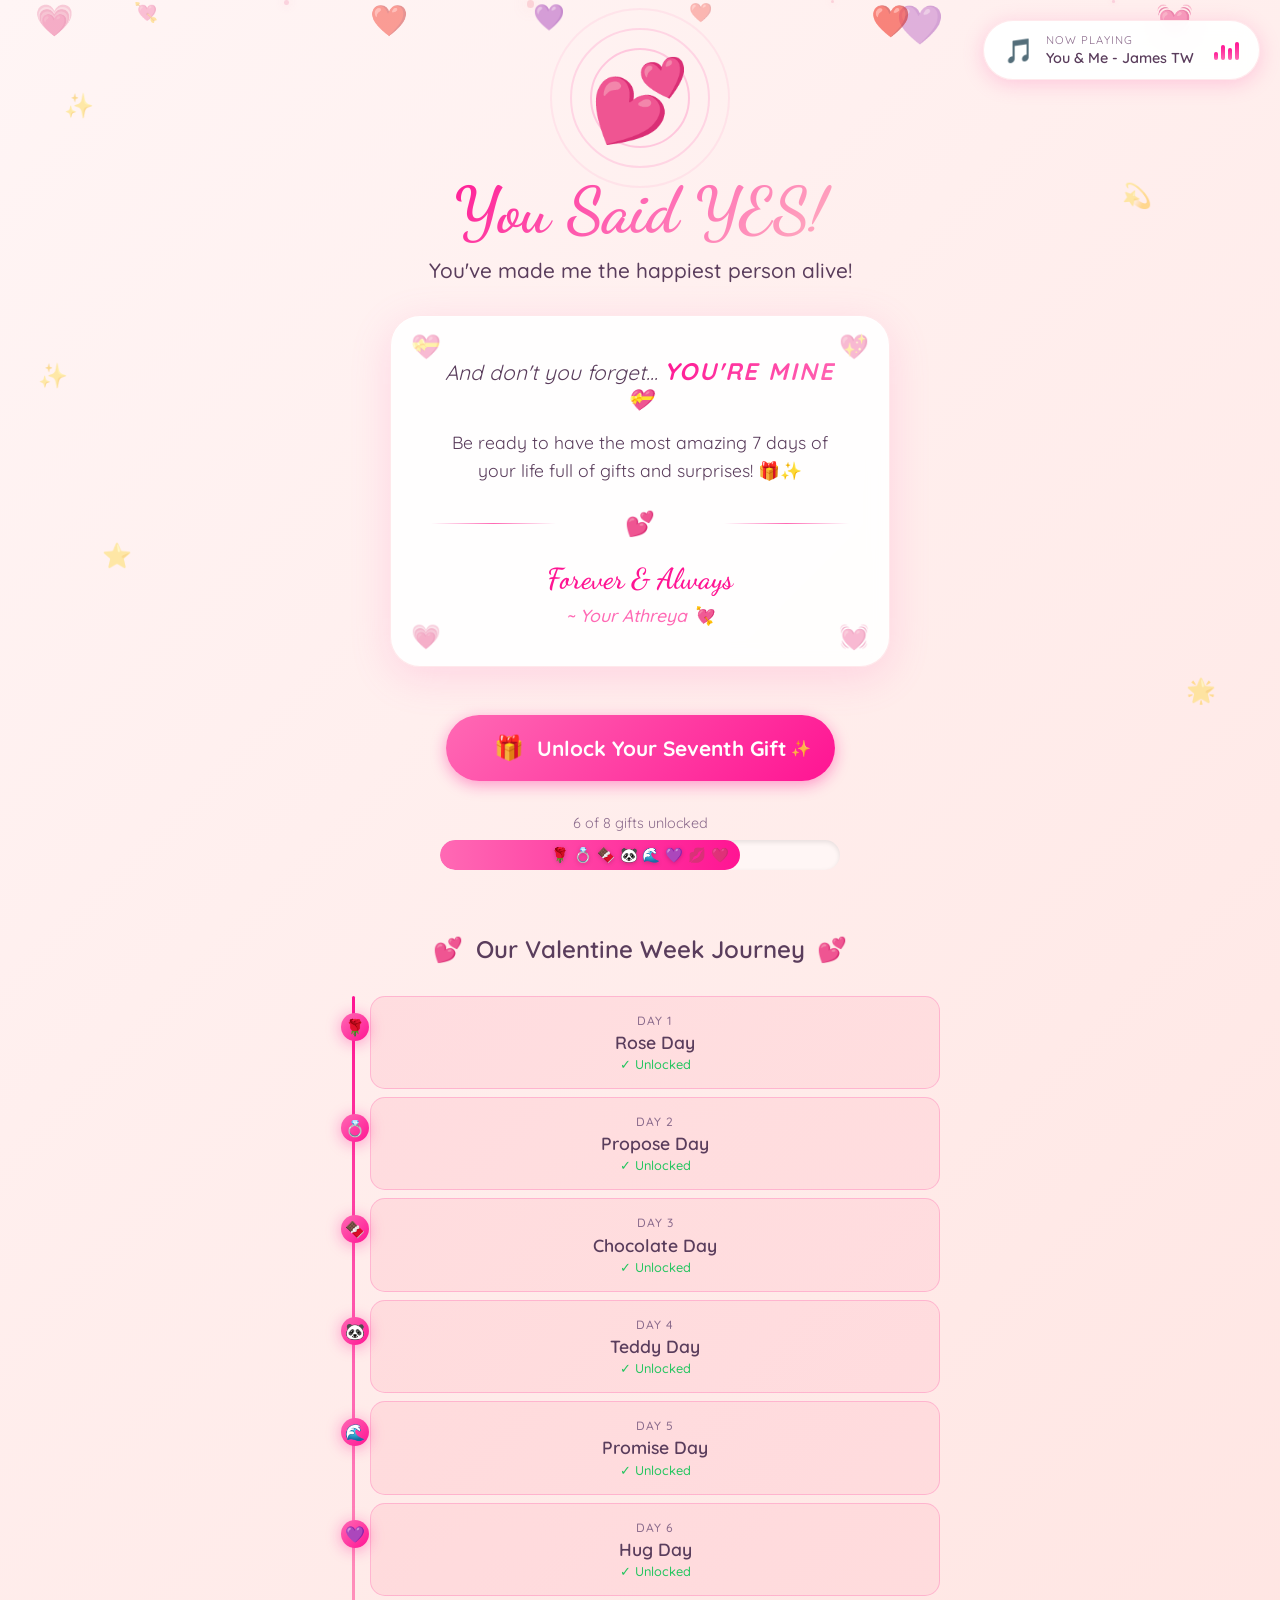
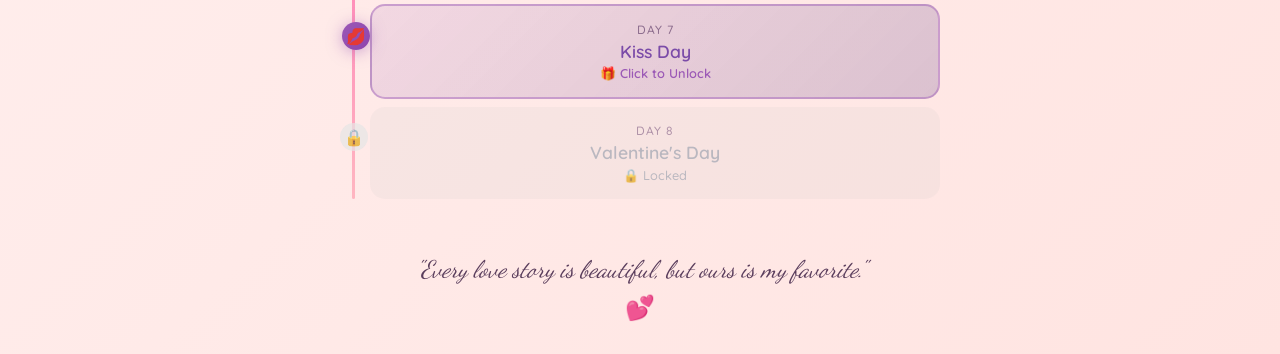
==== commit d587b760: "feat: add Kiss Day page with a Venom Perfume theme, including dedicated HTML, CSS, and JavaScript fi" ====
--- a/index.html
+++ b/index.html
@@ -102,22 +102,22 @@
       <!-- Unlock Gift Button -->
       <button class="btn btn-gift" id="unlockGiftBtn">
         <span class="btn-icon">🎁</span>
-        <span class="btn-text">Unlock Your Sixth Gift</span>
+        <span class="btn-text">Unlock Your Seventh Gift</span>
         <span class="btn-sparkle">✨</span>
       </button>
 
       <!-- Progress Indicator -->
       <div class="progress-section">
-        <p class="progress-text">5 of 8 gifts unlocked</p>
+        <p class="progress-text">6 of 8 gifts unlocked</p>
         <div class="progress-bar">
-          <div class="progress-fill" style="width: 62.5%"></div>
+          <div class="progress-fill" style="width: 75%"></div>
           <div class="progress-hearts">
             <span>🌹</span>
             <span>💍</span>
             <span>🍫</span>
             <span>🐼</span>
             <span>🌊</span>
-            <span class="locked">💜</span>
+            <span>💜</span>
             <span class="locked">💋</span>
             <span class="locked">❤️</span>
           </div>
@@ -182,24 +182,25 @@
             </div>
           </a>
 
-          <!-- Hug Day (Current) -->
-          <a href="hugday.html" class="timeline-item current">
+          <!-- Hug Day (Completed) -->
+          <a href="hugday.html" class="timeline-item completed">
             <div class="timeline-marker">💜</div>
             <div class="timeline-content">
               <span class="day-number">Day 6</span>
               <span class="day-name">Hug Day</span>
-              <span class="day-status">🎁 Click to Unlock</span>
-            </div>
-          </a>
-
-          <div class="timeline-item locked">
-            <div class="timeline-marker">🔒</div>
+              <span class="day-status">✓ Unlocked</span>
+            </div>
+          </a>
+
+          <!-- Kiss Day (Current) -->
+          <a href="kissday.html" class="timeline-item current">
+            <div class="timeline-marker">💋</div>
             <div class="timeline-content">
               <span class="day-number">Day 7</span>
               <span class="day-name">Kiss Day</span>
-              <span class="day-status">🔒 Locked</span>
-            </div>
-          </div>
+              <span class="day-status">🎁 Click to Unlock</span>
+            </div>
+          </a>
 
           <div class="timeline-item locked">
             <div class="timeline-marker">🔒</div>
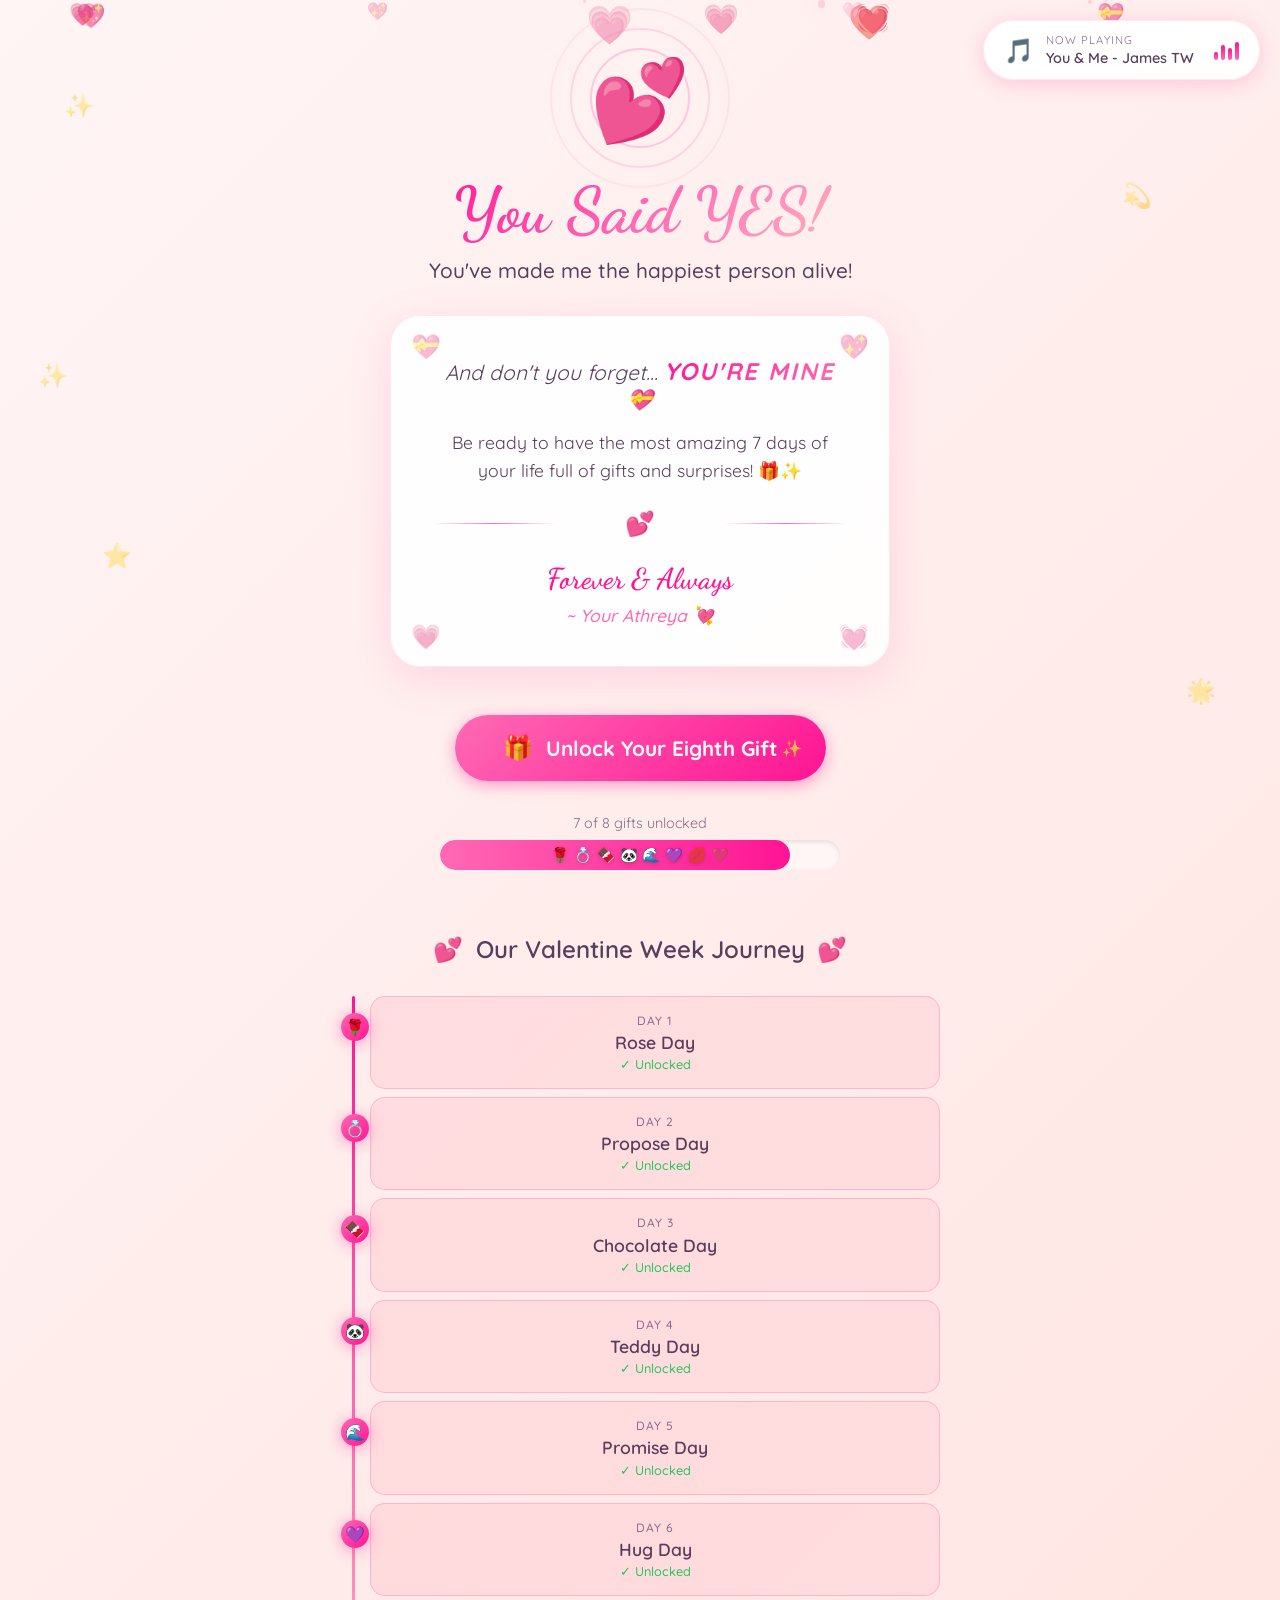
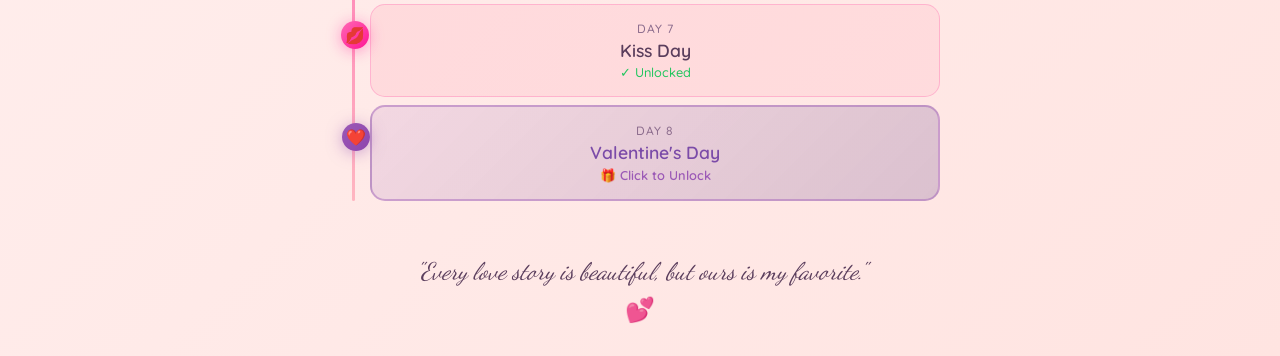
==== commit aca40378: "feat: Advance gift unlocking UI to reflect the 7th gift unlocked and the 8th gift as current." ====
--- a/index.html
+++ b/index.html
@@ -102,15 +102,15 @@
       <!-- Unlock Gift Button -->
       <button class="btn btn-gift" id="unlockGiftBtn">
         <span class="btn-icon">🎁</span>
-        <span class="btn-text">Unlock Your Seventh Gift</span>
+        <span class="btn-text">Unlock Your Eighth Gift</span>
         <span class="btn-sparkle">✨</span>
       </button>
 
       <!-- Progress Indicator -->
       <div class="progress-section">
-        <p class="progress-text">6 of 8 gifts unlocked</p>
+        <p class="progress-text">7 of 8 gifts unlocked</p>
         <div class="progress-bar">
-          <div class="progress-fill" style="width: 75%"></div>
+          <div class="progress-fill" style="width: 87.5%"></div>
           <div class="progress-hearts">
             <span>🌹</span>
             <span>💍</span>
@@ -118,7 +118,7 @@
             <span>🐼</span>
             <span>🌊</span>
             <span>💜</span>
-            <span class="locked">💋</span>
+            <span>💋</span>
             <span class="locked">❤️</span>
           </div>
         </div>
@@ -192,22 +192,23 @@
             </div>
           </a>
 
-          <!-- Kiss Day (Current) -->
-          <a href="kissday.html" class="timeline-item current">
+          <!-- Kiss Day (Completed) -->
+          <a href="kissday.html" class="timeline-item completed">
             <div class="timeline-marker">💋</div>
             <div class="timeline-content">
               <span class="day-number">Day 7</span>
               <span class="day-name">Kiss Day</span>
-              <span class="day-status">🎁 Click to Unlock</span>
-            </div>
-          </a>
-
-          <div class="timeline-item locked">
-            <div class="timeline-marker">🔒</div>
+              <span class="day-status">✓ Unlocked</span>
+            </div>
+          </a>
+
+          <!-- Valentine's Day (Current) -->
+          <div class="timeline-item current">
+            <div class="timeline-marker">❤️</div>
             <div class="timeline-content">
               <span class="day-number">Day 8</span>
               <span class="day-name">Valentine's Day</span>
-              <span class="day-status">🔒 Locked</span>
+              <span class="day-status">🎁 Click to Unlock</span>
             </div>
           </div>
         </div>
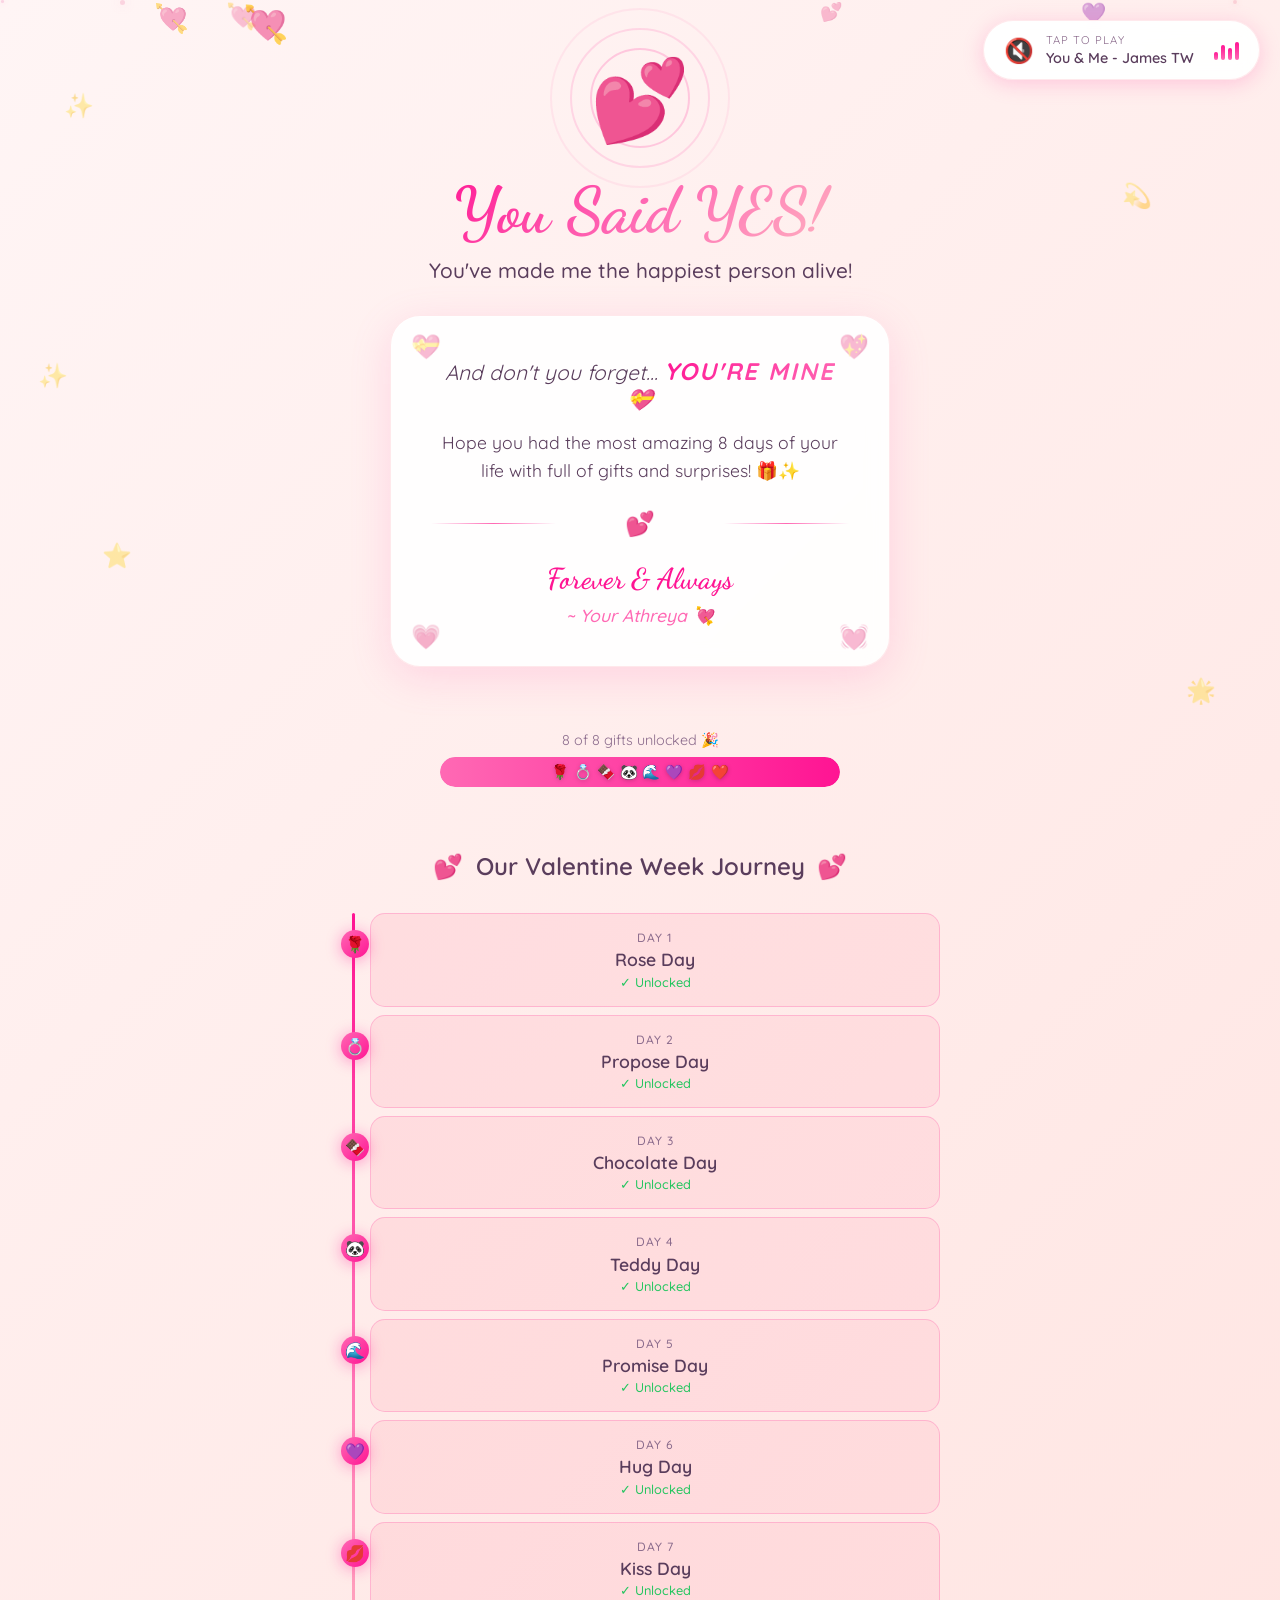
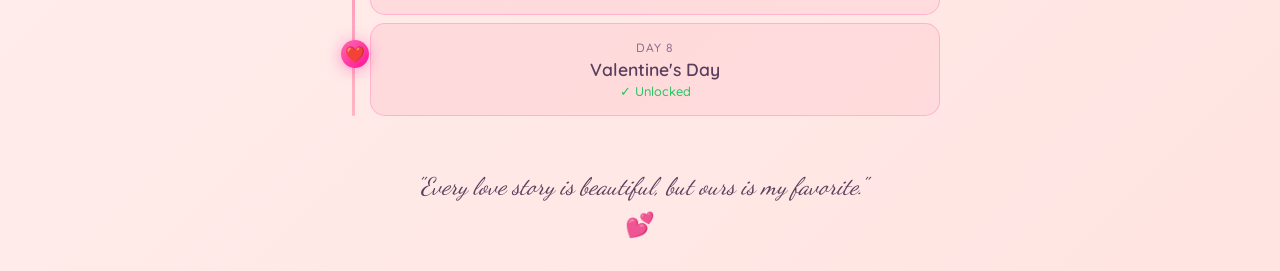
==== commit 630be128: "feat: Add a new Valentine's Day themed page with dedicated styling, optimized animations, and an imp" ====
--- a/index.html
+++ b/index.html
@@ -43,24 +43,7 @@
 
     <!-- YouTube Audio Embed (Hidden) -->
     <div class="audio-container" id="audioContainer">
-      <iframe
-        id="youtubePlayer"
-        width="0"
-        height="0"
-        src="https://www.youtube.com/embed/OTOmQmOFeVo?autoplay=1&loop=1&playlist=OTOmQmOFeVo"
-        title="You & Me - James TW"
-        frameborder="0"
-        allow="
-          accelerometer;
-          autoplay;
-          clipboard-write;
-          encrypted-media;
-          gyroscope;
-          picture-in-picture;
-          web-share;
-        "
-        allowfullscreen
-      ></iframe>
+      <div id="youtubePlayer"></div>
     </div>
 
     <!-- Main content wrapper - Landing Page (Success Message) -->
@@ -87,7 +70,7 @@
           💝
         </p>
         <p class="surprise-text">
-          Be ready to have the most amazing 7 days of your life full of gifts
+          Hope you had the most amazing 8 days of your life with full of gifts
           and surprises! 🎁✨
         </p>
         <div class="love-divider">
@@ -99,18 +82,11 @@
         <div class="card-decoration bottom-right">💓</div>
       </div>
 
-      <!-- Unlock Gift Button -->
-      <button class="btn btn-gift" id="unlockGiftBtn">
-        <span class="btn-icon">🎁</span>
-        <span class="btn-text">Unlock Your Eighth Gift</span>
-        <span class="btn-sparkle">✨</span>
-      </button>
-
       <!-- Progress Indicator -->
       <div class="progress-section">
-        <p class="progress-text">7 of 8 gifts unlocked</p>
+        <p class="progress-text">8 of 8 gifts unlocked 🎉</p>
         <div class="progress-bar">
-          <div class="progress-fill" style="width: 87.5%"></div>
+          <div class="progress-fill" style="width: 100%"></div>
           <div class="progress-hearts">
             <span>🌹</span>
             <span>💍</span>
@@ -119,7 +95,7 @@
             <span>🌊</span>
             <span>💜</span>
             <span>💋</span>
-            <span class="locked">❤️</span>
+            <span>❤️</span>
           </div>
         </div>
       </div>
@@ -202,15 +178,15 @@
             </div>
           </a>
 
-          <!-- Valentine's Day (Current) -->
-          <div class="timeline-item current">
+          <!-- Valentine's Day (Completed) -->
+          <a href="valentineday.html" class="timeline-item completed">
             <div class="timeline-marker">❤️</div>
             <div class="timeline-content">
               <span class="day-number">Day 8</span>
               <span class="day-name">Valentine's Day</span>
-              <span class="day-status">🎁 Click to Unlock</span>
-            </div>
-          </div>
+              <span class="day-status">✓ Unlocked</span>
+            </div>
+          </a>
         </div>
       </div>
 
--- a/styles.css
+++ b/styles.css
@@ -74,6 +74,7 @@
     border-radius: 50%;
     pointer-events: none;
     animation: particleFloat 20s linear infinite;
+    will-change: transform, opacity;
 }
 
 @keyframes particleFloat {
@@ -109,6 +110,7 @@
     font-size: 1.5rem;
     opacity: 0.4;
     animation: decoFloat 10s ease-in-out infinite;
+    will-change: transform;
 }
 
 .deco-1 { top: 10%; left: 5%; animation-delay: 0s; }
@@ -243,13 +245,33 @@
     }
 }
 
-/* Hidden audio container */
+/* Music player paused state */
+.music-player.paused {
+    opacity: 0.7;
+}
+
+.music-player.paused .music-icon {
+    animation: none;
+}
+
+.music-player.paused .music-visualizer span {
+    animation-play-state: paused;
+}
+
+.music-player:hover {
+    transform: scale(1.02);
+    box-shadow: 0 6px 25px rgba(255, 105, 180, 0.4);
+}
+
+/* Hidden audio container — NOT visibility:hidden, as that blocks YouTube IFrame API */
 .audio-container {
-    position: absolute;
-    width: 0;
-    height: 0;
-    overflow: hidden;
-    visibility: hidden;
+    position: fixed;
+    top: -9999px;
+    left: -9999px;
+    width: 1px;
+    height: 1px;
+    opacity: 0;
+    pointer-events: none;
 }
 
 /* Mobile responsive music player */
@@ -324,6 +346,7 @@
     opacity: 0.6;
     animation: floatUp var(--float-duration) linear infinite;
     user-select: none;
+    will-change: transform, opacity;
 }
 
 /* Float up animation for hearts */
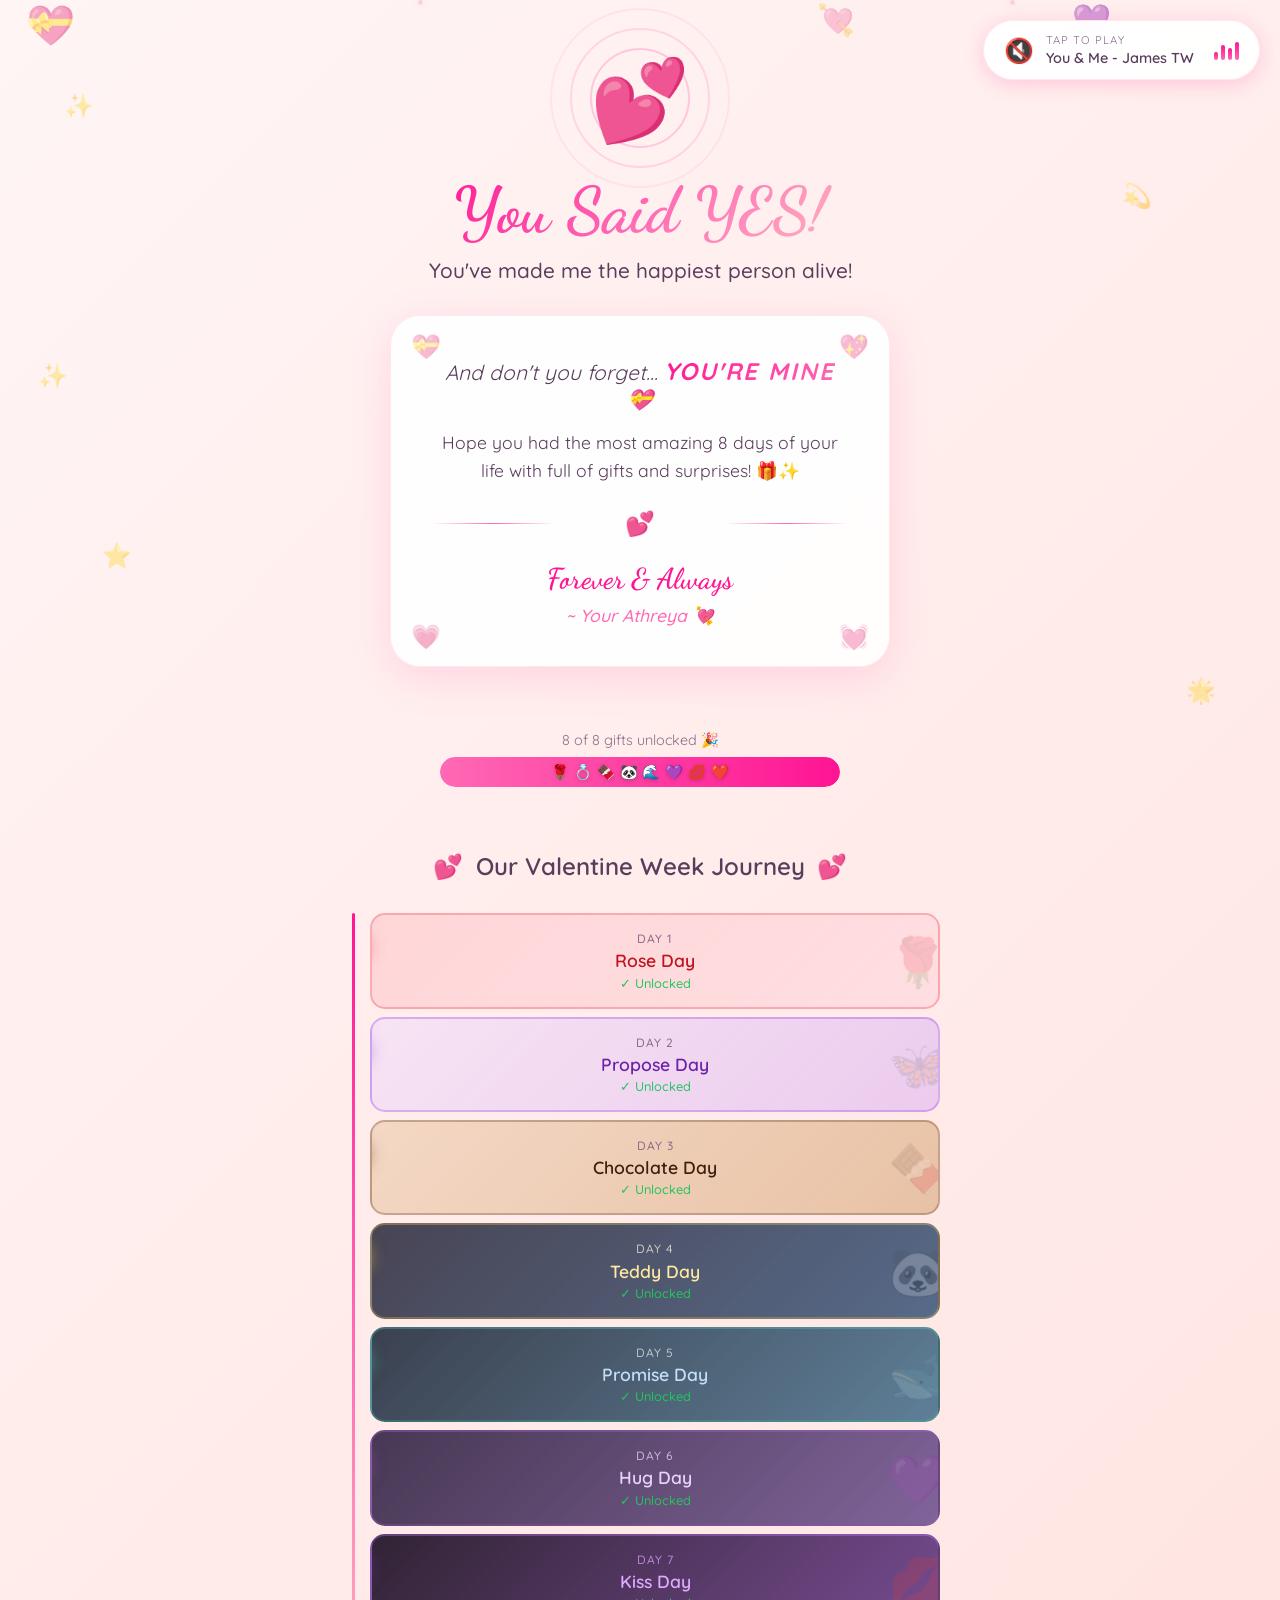
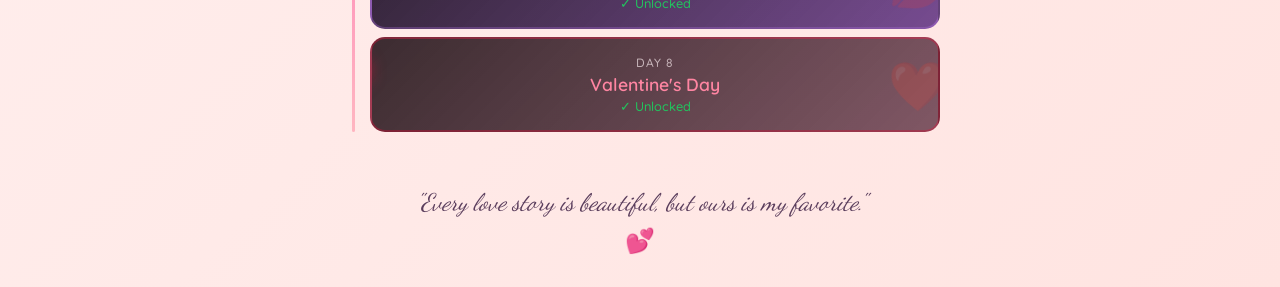
==== commit e28c4a09: "updated" ====
--- a/index.html
+++ b/index.html
@@ -109,7 +109,7 @@
         </h3>
         <div class="timeline">
           <!-- Rose Day (Completed) -->
-          <a href="roseday.html" class="timeline-item completed">
+          <a href="roseday.html" class="timeline-item rose-day">
             <div class="timeline-marker">🌹</div>
             <div class="timeline-content">
               <span class="day-number">Day 1</span>
@@ -119,7 +119,7 @@
           </a>
 
           <!-- Propose Day (Completed) -->
-          <a href="proposeday.html" class="timeline-item completed">
+          <a href="proposeday.html" class="timeline-item propose-day">
             <div class="timeline-marker">💍</div>
             <div class="timeline-content">
               <span class="day-number">Day 2</span>
@@ -129,7 +129,7 @@
           </a>
 
           <!-- Chocolate Day (Completed) -->
-          <a href="chocolateday.html" class="timeline-item completed">
+          <a href="chocolateday.html" class="timeline-item chocolate-day">
             <div class="timeline-marker">🍫</div>
             <div class="timeline-content">
               <span class="day-number">Day 3</span>
@@ -139,7 +139,7 @@
           </a>
 
           <!-- Teddy Day (Completed) -->
-          <a href="teddyday.html" class="timeline-item completed">
+          <a href="teddyday.html" class="timeline-item teddy-day">
             <div class="timeline-marker">🐼</div>
             <div class="timeline-content">
               <span class="day-number">Day 4</span>
@@ -149,7 +149,7 @@
           </a>
 
           <!-- Promise Day (Completed) -->
-          <a href="promiseday.html" class="timeline-item completed">
+          <a href="promiseday.html" class="timeline-item promise-day">
             <div class="timeline-marker">🌊</div>
             <div class="timeline-content">
               <span class="day-number">Day 5</span>
@@ -159,7 +159,7 @@
           </a>
 
           <!-- Hug Day (Completed) -->
-          <a href="hugday.html" class="timeline-item completed">
+          <a href="hugday.html" class="timeline-item hug-day">
             <div class="timeline-marker">💜</div>
             <div class="timeline-content">
               <span class="day-number">Day 6</span>
@@ -169,7 +169,7 @@
           </a>
 
           <!-- Kiss Day (Completed) -->
-          <a href="kissday.html" class="timeline-item completed">
+          <a href="kissday.html" class="timeline-item kiss-day">
             <div class="timeline-marker">💋</div>
             <div class="timeline-content">
               <span class="day-number">Day 7</span>
@@ -179,7 +179,7 @@
           </a>
 
           <!-- Valentine's Day (Completed) -->
-          <a href="valentineday.html" class="timeline-item completed">
+          <a href="valentineday.html" class="timeline-item valentine-day">
             <div class="timeline-marker">❤️</div>
             <div class="timeline-content">
               <span class="day-number">Day 8</span>
--- a/styles.css
+++ b/styles.css
@@ -903,24 +903,324 @@
     font-weight: 500;
 }
 
-/* Completed Timeline Item */
-.timeline-item.completed {
-    background: linear-gradient(135deg, rgba(255, 182, 193, 0.3), rgba(255, 192, 203, 0.3));
-    border: 1px solid rgba(255, 20, 147, 0.2);
-}
-
-.timeline-item.completed:hover {
+/* ============================================
+   INDIVIDUAL DAY THEME PREVIEWS
+   Each button shows a peek of its unique theme
+   ============================================ */
+
+/* Rose Day - Romantic Rose Theme */
+.timeline-item.rose-day {
+    background: linear-gradient(135deg, rgba(255, 179, 186, 0.4), rgba(255, 209, 217, 0.5));
+    border: 2px solid rgba(230, 57, 70, 0.3);
+    position: relative;
+    overflow: hidden;
+}
+
+.timeline-item.rose-day::before {
+    content: '🌹';
+    position: absolute;
+    right: -10px;
+    top: 50%;
+    transform: translateY(-50%);
+    font-size: 3rem;
+    opacity: 0.15;
+}
+
+.timeline-item.rose-day:hover {
     transform: translateX(5px);
-    box-shadow: 0 4px 15px rgba(255, 20, 147, 0.2);
-    background: linear-gradient(135deg, rgba(255, 182, 193, 0.5), rgba(255, 192, 203, 0.5));
-}
-
-.timeline-item.completed .timeline-marker {
-    background: linear-gradient(135deg, var(--rose-pink), var(--deep-rose));
-    box-shadow: 0 2px 15px rgba(255, 20, 147, 0.4);
-}
-
-.timeline-item.completed .day-status {
+    box-shadow: 0 4px 20px rgba(230, 57, 70, 0.3);
+    background: linear-gradient(135deg, rgba(255, 179, 186, 0.6), rgba(255, 107, 107, 0.4));
+}
+
+.timeline-item.rose-day .timeline-marker {
+    background: linear-gradient(135deg, #e63946, #ff6b6b);
+    box-shadow: 0 2px 15px rgba(230, 57, 70, 0.5);
+}
+
+.timeline-item.rose-day .day-name {
+    color: #c1121f;
+}
+
+.timeline-item.rose-day .day-status {
+    color: #22c55e;
+}
+
+/* Propose Day - Purple & Silver Butterfly Theme */
+.timeline-item.propose-day {
+    background: linear-gradient(135deg, rgba(233, 213, 255, 0.4), rgba(192, 132, 252, 0.3));
+    border: 2px solid rgba(147, 51, 234, 0.3);
+    position: relative;
+    overflow: hidden;
+}
+
+.timeline-item.propose-day::before {
+    content: '🦋';
+    position: absolute;
+    right: -10px;
+    top: 50%;
+    transform: translateY(-50%);
+    font-size: 3rem;
+    opacity: 0.15;
+}
+
+.timeline-item.propose-day:hover {
+    transform: translateX(5px);
+    box-shadow: 0 4px 20px rgba(147, 51, 234, 0.3);
+    background: linear-gradient(135deg, rgba(233, 213, 255, 0.6), rgba(147, 51, 234, 0.4));
+}
+
+.timeline-item.propose-day .timeline-marker {
+    background: linear-gradient(135deg, #9333ea, #c084fc);
+    box-shadow: 0 2px 15px rgba(147, 51, 234, 0.5);
+}
+
+.timeline-item.propose-day .day-name {
+    color: #6b21a8;
+}
+
+.timeline-item.propose-day .day-status {
+    color: #22c55e;
+}
+
+/* Chocolate Day - Warm Chocolate & Caramel Theme */
+.timeline-item.chocolate-day {
+    background: linear-gradient(135deg, rgba(232, 195, 158, 0.5), rgba(198, 134, 66, 0.4));
+    border: 2px solid rgba(92, 51, 23, 0.3);
+    position: relative;
+    overflow: hidden;
+}
+
+.timeline-item.chocolate-day::before {
+    content: '🍫';
+    position: absolute;
+    right: -10px;
+    top: 50%;
+    transform: translateY(-50%);
+    font-size: 3rem;
+    opacity: 0.15;
+}
+
+.timeline-item.chocolate-day:hover {
+    transform: translateX(5px);
+    box-shadow: 0 4px 20px rgba(92, 51, 23, 0.3);
+    background: linear-gradient(135deg, rgba(232, 195, 158, 0.7), rgba(123, 75, 42, 0.4));
+}
+
+.timeline-item.chocolate-day .timeline-marker {
+    background: linear-gradient(135deg, #5c3317, #c68642);
+    box-shadow: 0 2px 15px rgba(92, 51, 23, 0.5);
+}
+
+.timeline-item.chocolate-day .day-name {
+    color: #3d1f0d;
+}
+
+.timeline-item.chocolate-day .day-status {
+    color: #22c55e;
+}
+
+/* Teddy Day - Night Sky with Warm Glow Theme */
+.timeline-item.teddy-day {
+    background: linear-gradient(135deg, rgba(26, 26, 46, 0.8), rgba(15, 52, 96, 0.7));
+    border: 2px solid rgba(255, 201, 71, 0.3);
+    position: relative;
+    overflow: hidden;
+}
+
+.timeline-item.teddy-day::before {
+    content: '🐼';
+    position: absolute;
+    right: -10px;
+    top: 50%;
+    transform: translateY(-50%);
+    font-size: 3rem;
+    opacity: 0.2;
+}
+
+.timeline-item.teddy-day:hover {
+    transform: translateX(5px);
+    box-shadow: 0 4px 20px rgba(255, 201, 71, 0.4);
+    background: linear-gradient(135deg, rgba(26, 26, 46, 0.9), rgba(45, 27, 78, 0.8));
+}
+
+.timeline-item.teddy-day .timeline-marker {
+    background: linear-gradient(135deg, #ffc947, #ff9f43);
+    box-shadow: 0 2px 15px rgba(255, 201, 71, 0.6);
+}
+
+.timeline-item.teddy-day .day-number {
+    color: rgba(255, 248, 231, 0.7);
+}
+
+.timeline-item.teddy-day .day-name {
+    color: #ffe8a1;
+}
+
+.timeline-item.teddy-day .day-status {
+    color: #22c55e;
+}
+
+/* Promise Day - Ocean, Pearls, Whales Theme */
+.timeline-item.promise-day {
+    background: linear-gradient(135deg, rgba(10, 22, 40, 0.8), rgba(26, 82, 118, 0.7));
+    border: 2px solid rgba(72, 201, 176, 0.3);
+    position: relative;
+    overflow: hidden;
+}
+
+.timeline-item.promise-day::before {
+    content: '🐋';
+    position: absolute;
+    right: -10px;
+    top: 50%;
+    transform: translateY(-50%);
+    font-size: 3rem;
+    opacity: 0.2;
+}
+
+.timeline-item.promise-day:hover {
+    transform: translateX(5px);
+    box-shadow: 0 4px 20px rgba(72, 201, 176, 0.4);
+    background: linear-gradient(135deg, rgba(10, 22, 40, 0.9), rgba(15, 52, 96, 0.8));
+}
+
+.timeline-item.promise-day .timeline-marker {
+    background: linear-gradient(135deg, #48c9b0, #2980b9);
+    box-shadow: 0 2px 15px rgba(72, 201, 176, 0.6);
+}
+
+.timeline-item.promise-day .day-number {
+    color: rgba(236, 240, 241, 0.7);
+}
+
+.timeline-item.promise-day .day-name {
+    color: #c4e0f9;
+}
+
+.timeline-item.promise-day .day-status {
+    color: #22c55e;
+}
+
+/* Hug Day - Prism, Crystal, Rainbow Theme */
+.timeline-item.hug-day {
+    background: linear-gradient(135deg, rgba(26, 10, 46, 0.8), rgba(74, 44, 122, 0.7));
+    border: 2px solid rgba(155, 89, 182, 0.4);
+    position: relative;
+    overflow: hidden;
+}
+
+.timeline-item.hug-day::before {
+    content: '💜';
+    position: absolute;
+    right: -10px;
+    top: 50%;
+    transform: translateY(-50%);
+    font-size: 3rem;
+    opacity: 0.2;
+}
+
+.timeline-item.hug-day:hover {
+    transform: translateX(5px);
+    box-shadow: 0 4px 20px rgba(155, 89, 182, 0.4);
+    background: linear-gradient(135deg, rgba(26, 10, 46, 0.9), rgba(123, 75, 168, 0.6));
+}
+
+.timeline-item.hug-day .timeline-marker {
+    background: linear-gradient(135deg, #9b59b6, #e0aaff);
+    box-shadow: 0 2px 15px rgba(155, 89, 182, 0.6);
+}
+
+.timeline-item.hug-day .day-number {
+    color: rgba(240, 230, 255, 0.7);
+}
+
+.timeline-item.hug-day .day-name {
+    color: #e8d5ff;
+}
+
+.timeline-item.hug-day .day-status {
+    color: #22c55e;
+}
+
+/* Kiss Day - Venom Perfume Theme */
+.timeline-item.kiss-day {
+    background: linear-gradient(135deg, rgba(13, 0, 21, 0.85), rgba(60, 9, 108, 0.7));
+    border: 2px solid rgba(199, 125, 255, 0.3);
+    position: relative;
+    overflow: hidden;
+}
+
+.timeline-item.kiss-day::before {
+    content: '💋';
+    position: absolute;
+    right: -10px;
+    top: 50%;
+    transform: translateY(-50%);
+    font-size: 3rem;
+    opacity: 0.2;
+}
+
+.timeline-item.kiss-day:hover {
+    transform: translateX(5px);
+    box-shadow: 0 4px 20px rgba(199, 125, 255, 0.4);
+    background: linear-gradient(135deg, rgba(13, 0, 21, 0.95), rgba(123, 44, 191, 0.6));
+}
+
+.timeline-item.kiss-day .timeline-marker {
+    background: linear-gradient(135deg, #7b2cbf, #c77dff);
+    box-shadow: 0 2px 15px rgba(123, 44, 191, 0.6);
+}
+
+.timeline-item.kiss-day .day-number {
+    color: rgba(224, 170, 255, 0.7);
+}
+
+.timeline-item.kiss-day .day-name {
+    color: #e0aaff;
+}
+
+.timeline-item.kiss-day .day-status {
+    color: #22c55e;
+}
+
+/* Valentine's Day - Grand Finale Crimson & Gold Theme */
+.timeline-item.valentine-day {
+    background: linear-gradient(135deg, rgba(26, 10, 16, 0.85), rgba(74, 26, 46, 0.7));
+    border: 2px solid rgba(220, 20, 60, 0.4);
+    position: relative;
+    overflow: hidden;
+}
+
+.timeline-item.valentine-day::before {
+    content: '❤️';
+    position: absolute;
+    right: -10px;
+    top: 50%;
+    transform: translateY(-50%);
+    font-size: 3rem;
+    opacity: 0.2;
+}
+
+.timeline-item.valentine-day:hover {
+    transform: translateX(5px);
+    box-shadow: 0 4px 20px rgba(220, 20, 60, 0.4);
+    background: linear-gradient(135deg, rgba(26, 10, 16, 0.95), rgba(139, 0, 0, 0.5));
+}
+
+.timeline-item.valentine-day .timeline-marker {
+    background: linear-gradient(135deg, #dc143c, #ff4571);
+    box-shadow: 0 2px 15px rgba(220, 20, 60, 0.6);
+}
+
+.timeline-item.valentine-day .day-number {
+    color: rgba(245, 230, 234, 0.7);
+}
+
+.timeline-item.valentine-day .day-name {
+    color: #ff85a2;
+}
+
+.timeline-item.valentine-day .day-status {
     color: #22c55e;
 }
 
